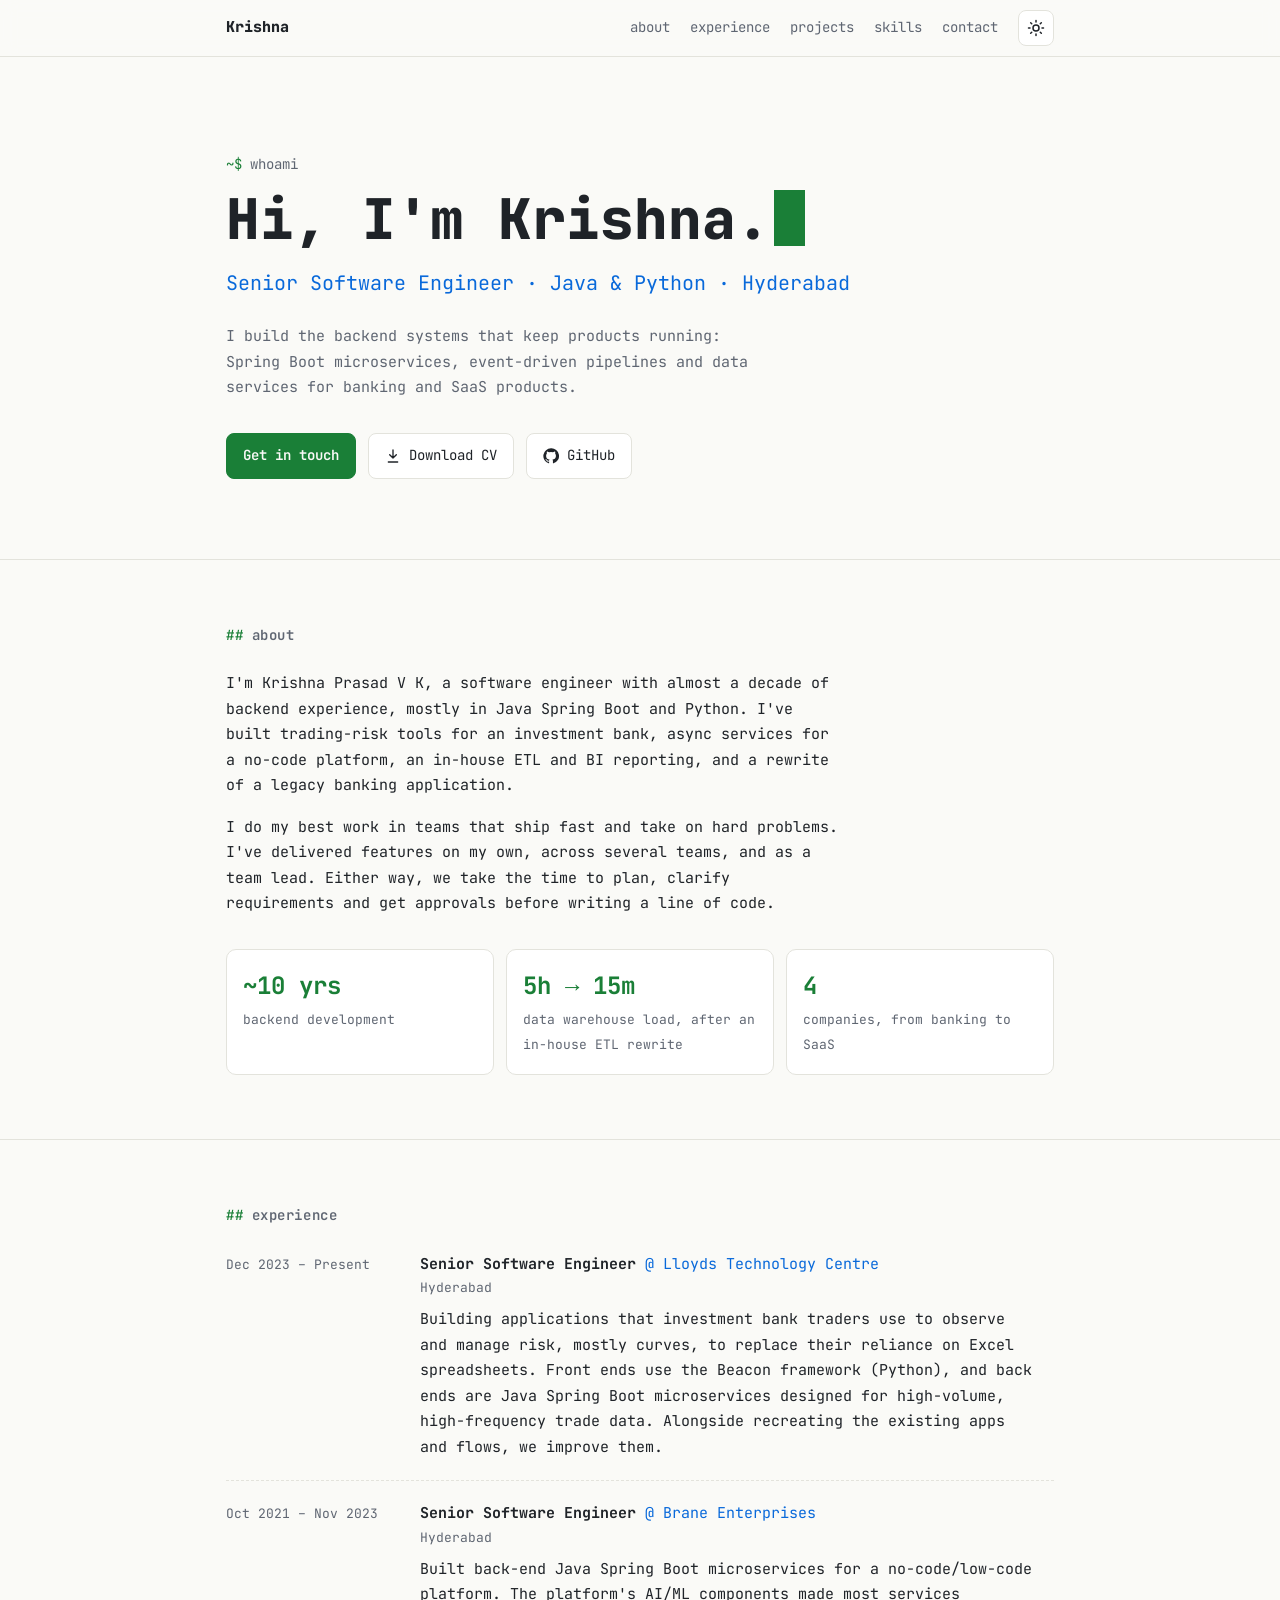
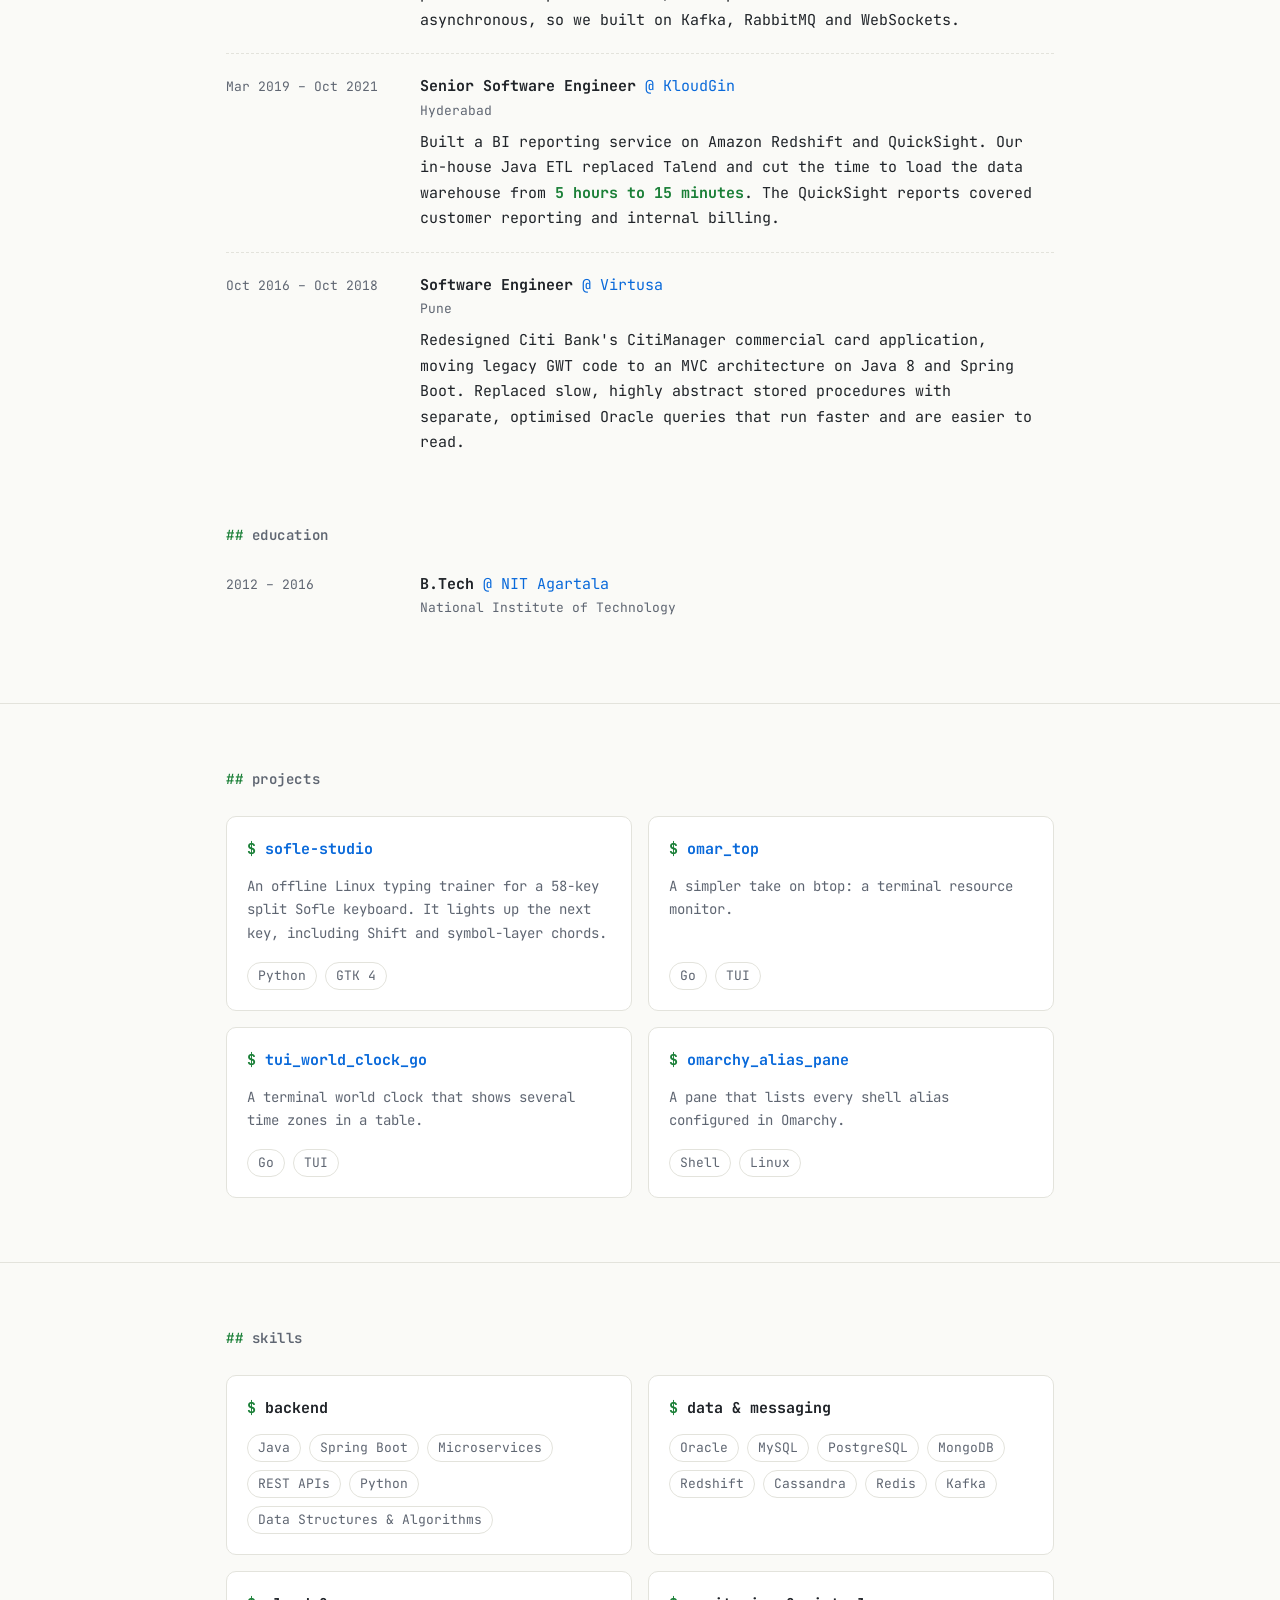
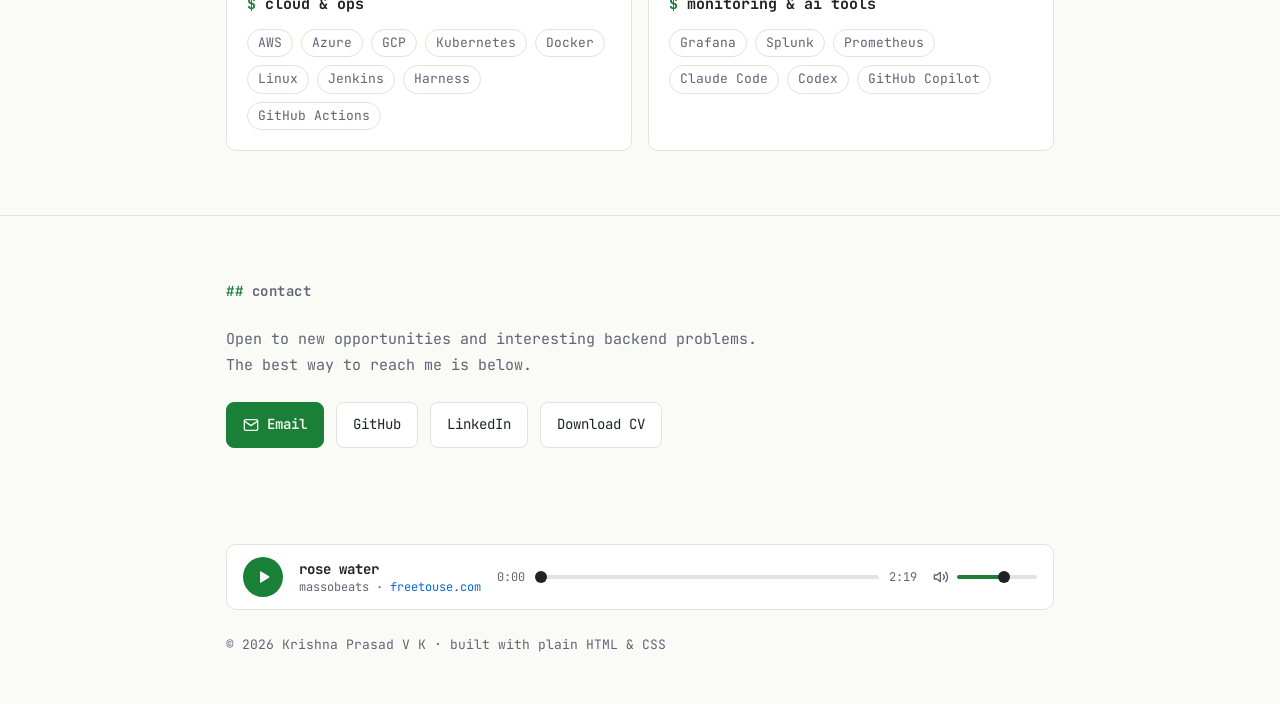
==== index.html @ 8b41aae7 "Add a Flappy Bird easter egg to the theme toggle - Every 5th click of the theme toggle opens Flappy " ====
<!DOCTYPE html>
<html lang="en">
<head>
<meta charset="UTF-8">
<meta name="viewport" content="width=device-width, initial-scale=1">
<title>Krishna Prasad V K · Senior Software Engineer</title>
<meta name="description" content="Senior software engineer in Hyderabad with almost 10 years of backend experience building Java Spring Boot microservices, data pipelines and services for banking and SaaS products.">
<link rel="icon" href="favicon.svg" type="image/svg+xml">
<link rel="canonical" href="https://ikpvk.github.io/">

<!-- Link previews (LinkedIn, Slack, etc.) -->
<meta property="og:type" content="website">
<meta property="og:url" content="https://ikpvk.github.io/">
<meta property="og:title" content="Krishna Prasad V K · Senior Software Engineer">
<meta property="og:description" content="Senior software engineer in Hyderabad with almost 10 years of backend experience building Java Spring Boot microservices, data pipelines and services for banking and SaaS products.">
<meta name="twitter:card" content="summary">

<!-- Self-hosted JetBrains Mono (variable weight, Latin subset; SIL OFL, see fonts/OFL.txt) -->
<link rel="preload" href="fonts/JetBrainsMono-latin.woff2" as="font" type="font/woff2" crossorigin>

<script>
  // Apply the saved/system theme before first paint to avoid a flash
  (function () {
    var root = document.documentElement, t = null;
    root.classList.add("js");
    try { t = localStorage.getItem("theme"); } catch (e) {}
    if (t !== "light" && t !== "dark") t = matchMedia("(prefers-color-scheme: light)").matches ? "light" : "dark";
    root.setAttribute("data-theme", t);
  })();
</script>

<style>
  @font-face {
    font-family: "JetBrains Mono";
    src: url("fonts/JetBrainsMono-latin.woff2") format("woff2");
    font-weight: 100 800;
    font-style: normal;
    font-display: swap;
  }
  :root {
    --font: "JetBrains Mono", ui-monospace, "SFMono-Regular", Menlo, Consolas, "Liberation Mono", monospace;
    --max: 860px;
  }
  /* Dark is the default; light follows the system setting unless the toggle chose dark */
  :root, :root[data-theme="dark"] {
    --bg: #0f1115;
    --surface: #171a21;
    --border: #262b36;
    --text: #d7dce5;
    --muted: #8a93a6;
    --accent: #7ee787;
    --accent-2: #79c0ff;
  }
  @media (prefers-color-scheme: light) {
    :root:not([data-theme="dark"]) {
      --bg: #fafaf7;
      --surface: #ffffff;
      --border: #e3e3dc;
      --text: #1f2328;
      --muted: #5f6672;
      --accent: #1a7f37;
      --accent-2: #0969da;
    }
  }
  :root[data-theme="light"] {
    --bg: #fafaf7;
    --surface: #ffffff;
    --border: #e3e3dc;
    --text: #1f2328;
    --muted: #5f6672;
    --accent: #1a7f37;
    --accent-2: #0969da;
  }

  *, *::before, *::after { box-sizing: border-box; }
  html { scroll-behavior: smooth; }
  body {
    margin: 0;
    background: var(--bg);
    color: var(--text);
    font-family: var(--font);
    font-size: 15px;
    line-height: 1.7;
    -webkit-font-smoothing: antialiased;
    transition: background-color .2s, color .2s;
  }
  a { color: var(--accent-2); text-decoration: none; }
  a:hover { text-decoration: underline; }

  .wrap { max-width: var(--max); margin: 0 auto; padding: 0 16px; }

  /* Header */
  header {
    position: sticky; top: 0; z-index: 10;
    background: var(--bg); /* solid fallback for browsers without color-mix */
    border-bottom: 1px solid var(--border);
  }
  @supports (background: color-mix(in srgb, red 50%, transparent)) {
    header {
      background: color-mix(in srgb, var(--bg) 88%, transparent);
      -webkit-backdrop-filter: blur(8px);
      backdrop-filter: blur(8px);
    }
  }

  /* Keyboard focus */
  :focus-visible { outline: 2px solid var(--accent-2); outline-offset: 3px; border-radius: 4px; }
  .skip-link {
    position: absolute; left: 16px; top: -48px; z-index: 20;
    padding: 8px 12px; border-radius: 6px;
    background: var(--accent); color: var(--bg); font-weight: 600;
  }
  .skip-link:focus { top: 12px; text-decoration: none; }
  header .wrap { display: flex; align-items: center; justify-content: space-between; height: 56px; gap: 12px; }
  .logo { font-weight: 800; color: var(--text); }
  .header-actions { display: flex; align-items: center; gap: 8px; }
  nav ul { display: flex; align-items: center; gap: 20px; list-style: none; margin: 0 12px 0 0; padding: 0; }
  nav a { color: var(--muted); font-size: 14px; }
  nav a:hover { color: var(--text); text-decoration: none; }

  .theme-toggle, .menu-toggle {
    align-items: center; justify-content: center;
    width: 36px; height: 36px; padding: 0;
    background: var(--surface); color: var(--text);
    border: 1px solid var(--border); border-radius: 8px;
    cursor: pointer;
  }
  .theme-toggle:hover, .menu-toggle:hover { border-color: var(--muted); }
  .theme-toggle svg, .menu-toggle svg { width: 18px; height: 18px; }
  .theme-toggle, .menu-toggle { display: none; } /* shown only once JS has run */
  .js .theme-toggle { display: inline-flex; }
  .menu-toggle[aria-expanded="true"] .icon-menu,
  .menu-toggle[aria-expanded="false"] .icon-close { display: none; }
  :root[data-theme="dark"] .icon-sun { display: none; }
  :root[data-theme="light"] .icon-moon { display: none; }

  /* Sections */
  section { padding: 64px 0; border-bottom: 1px solid var(--border); scroll-margin-top: 56px; }
  section:last-of-type { border-bottom: 0; }
  h2 { font-size: 14px; font-weight: 600; color: var(--muted); margin: 0 0 24px; letter-spacing: .04em; }
  h2::before { content: "## "; color: var(--accent); }

  /* Hero */
  .hero { padding: 96px 0 80px; }
  .prompt { color: var(--muted); font-size: 14px; margin: 0 0 12px; }
  .prompt b { color: var(--accent); font-weight: 400; }
  .hero h1 { font-size: clamp(32px, 7vw, 56px); line-height: 1.1; margin: 0 0 16px; font-weight: 800; }
  .hero .role { font-size: clamp(16px, 2.6vw, 20px); color: var(--accent-2); margin: 0 0 24px; }
  .hero p.lead { max-width: 60ch; color: var(--muted); margin: 0 0 32px; }
  .cursor { display: inline-block; width: .55em; height: 1em; background: var(--accent); vertical-align: -0.12em; margin-left: 4px; animation: blink 1.1s steps(1) infinite; }
  @keyframes blink { 50% { opacity: 0; } }
  @media (prefers-reduced-motion: reduce) { .cursor { animation: none; } html { scroll-behavior: auto; } body { transition: none; } }

  /* Theme switch: the new theme sweeps in from the top-left corner behind a soft diagonal edge.
     A triangle mask with a faded hypotenuse grows until it covers the viewport.
     Adapted from the "polygon-gradient" example at https://theme-toggle.rdsx.dev/ */
  ::view-transition-old(root) {
    animation: none;
    z-index: -1;
  }
  ::view-transition-new(root) {
    -webkit-mask: url('data:image/svg+xml,<svg xmlns="http://www.w3.org/2000/svg" viewBox="0 0 40 40"><defs><linearGradient id="g" x1="0" y1="0" x2="20.5" y2="20.5" gradientUnits="userSpaceOnUse"><stop stop-color="%23000"/><stop offset=".845" stop-color="%23000"/><stop offset=".95" stop-color="%23000" stop-opacity="0"/></linearGradient></defs><path d="M0 0H40L0 40z" fill="url(%23g)"/></svg>') top left / 0 no-repeat;
    mask: url('data:image/svg+xml,<svg xmlns="http://www.w3.org/2000/svg" viewBox="0 0 40 40"><defs><linearGradient id="g" x1="0" y1="0" x2="20.5" y2="20.5" gradientUnits="userSpaceOnUse"><stop stop-color="%23000"/><stop offset=".845" stop-color="%23000"/><stop offset=".95" stop-color="%23000" stop-opacity="0"/></linearGradient></defs><path d="M0 0H40L0 40z" fill="url(%23g)"/></svg>') top left / 0 no-repeat;
    animation: theme-sweep 1.5s ease both;
  }
  @keyframes theme-sweep {
    to { -webkit-mask-size: 200vmax; mask-size: 200vmax; }
  }
  /* The sweep replaces the colour fade on body */
  .theme-switching body { transition: none; }

  .btns { display: flex; flex-wrap: wrap; gap: 12px; }
  .btn {
    display: inline-flex; align-items: center; gap: 8px;
    padding: 10px 16px; border-radius: 8px;
    border: 1px solid var(--border); background: var(--surface); color: var(--text);
    font-family: inherit; font-size: 14px;
  }
  .btn:hover { border-color: var(--accent); text-decoration: none; }
  .btn.primary { background: var(--accent); border-color: var(--accent); color: var(--bg); font-weight: 600; }
  .btn svg { width: 16px; height: 16px; }

  /* About */
  .about p { margin: 0 0 16px; max-width: 68ch; }
  .stats { display: grid; grid-template-columns: repeat(3, 1fr); gap: 12px; margin-top: 32px; }
  .stat { background: var(--surface); border: 1px solid var(--border); border-radius: 10px; padding: 16px; }
  .stat b { display: block; font-size: 24px; color: var(--accent); }
  .stat span { font-size: 13px; color: var(--muted); }

  /* Skills */
  .skills { display: grid; grid-template-columns: repeat(2, 1fr); gap: 16px; }
  .card { background: var(--surface); border: 1px solid var(--border); border-radius: 10px; padding: 20px; }
  .card h3 { margin: 0 0 12px; font-size: 15px; }
  .card h3 span { color: var(--accent); }
  .tags { display: flex; flex-wrap: wrap; gap: 8px; list-style: none; margin: 0; padding: 0; }
  .tags li { font-size: 13px; padding: 2px 10px; border: 1px solid var(--border); border-radius: 999px; color: var(--muted); }

  /* Experience timeline */
  .jobs { list-style: none; margin: 0; padding: 0; }
  .jobs li { display: grid; grid-template-columns: 170px 1fr; gap: 4px 24px; padding: 20px 0; border-bottom: 1px dashed var(--border); }
  .jobs li:first-child { padding-top: 0; }
  .jobs li:last-child { border-bottom: 0; }
  .jobs time { color: var(--muted); font-size: 13px; padding-top: 2px; }
  .jobs h3 { margin: 0; font-size: 15px; }
  .jobs h3 span { color: var(--accent-2); font-weight: 400; }
  .jobs .place { margin: 0 0 8px; color: var(--muted); font-size: 13px; }
  .jobs p:last-child { margin: 0; max-width: 68ch; }
  .jobs b { color: var(--accent); }
  h2.sub { margin-top: 48px; }

  /* Projects */
  .projects { display: grid; grid-template-columns: repeat(2, 1fr); gap: 16px; }
  .projects .card { display: flex; flex-direction: column; }
  .projects p { margin: 0 0 16px; color: var(--muted); font-size: 14px; flex: 1; }

  /* Contact */
  .contact p { color: var(--muted); max-width: 60ch; margin: 0 0 24px; }

  footer { padding: 32px 0 48px; color: var(--muted); font-size: 13px; }
  /* Music player: a small card above the footer line, shown only once JS has run */
  .player { display: none; }
  .js .player {
    display: flex; align-items: center; gap: 16px;
    margin-bottom: 24px; padding: 12px 16px;
    background: var(--surface); border: 1px solid var(--border); border-radius: 10px;
    color: var(--text);
  }
  .player button {
    display: inline-flex; align-items: center; justify-content: center; flex: none;
    padding: 0; border: 0; cursor: pointer;
  }
  .player-play { width: 40px; height: 40px; border-radius: 50%; background: var(--accent); color: var(--bg); }
  .player-play:hover { filter: brightness(1.1); }
  .player-play svg { width: 18px; height: 18px; }
  .player.playing .icon-play, .player:not(.playing) .icon-pause { display: none; }
  .player-track { min-width: 0; line-height: 1.35; }
  .player-track b, .player-track span { display: block; white-space: nowrap; overflow: hidden; text-overflow: ellipsis; }
  .player-track b { font-size: 14px; }
  .player-track span { font-size: 12px; color: var(--muted); }
  .player-progress { display: flex; align-items: center; gap: 10px; flex: 1; min-width: 0; }
  .player-progress time { font-size: 12px; color: var(--muted); font-variant-numeric: tabular-nums; }
  .player-volume { display: flex; align-items: center; gap: 8px; color: var(--muted); }
  .player-volume svg { width: 16px; height: 16px; flex: none; }
  .player-volume input { width: 80px; }

  /* Sliders: an accent fill up to the thumb, driven by --p from the script */
  .player input[type="range"] {
    -webkit-appearance: none; appearance: none;
    flex: 1; min-width: 0; height: 16px; margin: 0;
    background: transparent; cursor: pointer;
  }
  .player input[type="range"]::-webkit-slider-runnable-track {
    height: 4px; border-radius: 2px;
    background: linear-gradient(to right, var(--accent) var(--p, 0%), var(--border) var(--p, 0%));
  }
  .player input[type="range"]::-moz-range-track {
    height: 4px; border-radius: 2px;
    background: linear-gradient(to right, var(--accent) var(--p, 0%), var(--border) var(--p, 0%));
  }
  .player input[type="range"]::-webkit-slider-thumb {
    -webkit-appearance: none; appearance: none;
    width: 12px; height: 12px; margin-top: -4px; border: 0; border-radius: 50%;
    background: var(--text);
  }
  .player input[type="range"]::-moz-range-thumb {
    width: 12px; height: 12px; border: 0; border-radius: 50%;
    background: var(--text);
  }

  /* Easter egg: toggling the theme 5 times opens Flappy Bird (flappy/) full screen */
  .flappy {
    width: 100%; height: 100%; max-width: none; max-height: none;
    margin: 0; padding: 0; border: 0; background: #4ec0ca;
  }
  .flappy::backdrop { background: rgba(0, 0, 0, .6); }
  .flappy iframe { display: block; width: 100%; height: 100%; border: 0; }
  .flappy-close {
    position: absolute; top: 12px; right: 12px;
    display: inline-flex; align-items: center; justify-content: center;
    width: 36px; height: 36px; padding: 0;
    background: var(--surface); color: var(--text);
    border: 1px solid var(--border); border-radius: 8px;
    cursor: pointer;
  }
  .flappy-close:hover { border-color: var(--muted); }
  .flappy-close svg { width: 18px; height: 18px; }
  :root:has(.flappy[open]) { overflow: hidden; }

  /* Mobile */
  @media (max-width: 640px) {
    body { font-size: 14px; }
    nav ul { gap: 14px; margin: 0; }
    /* Without JS there is no menu button, so the links wrap below the logo.
       The taller header can't be sticky, or it would cover the 56px scroll-margin targets. */
    :root:not(.js) header { position: static; }
    :root:not(.js) header .wrap { flex-wrap: wrap; height: auto; min-height: 56px; padding-block: 12px; }
    :root:not(.js) nav ul { flex-wrap: wrap; gap: 4px 14px; }
    .js .menu-toggle { display: inline-flex; }
    .js nav ul {
      display: none;
      position: absolute; top: 56px; left: 0; right: 0;
      flex-direction: column; align-items: stretch; gap: 0; margin: 0;
      background: var(--bg); border-bottom: 1px solid var(--border);
    }
    .js nav ul.open { display: flex; }
    .js nav li a { display: block; padding: 14px 16px; font-size: 15px; border-top: 1px solid var(--border); }
    /* One full-width button per row */
    .btns { flex-direction: column; }
    .btn { justify-content: center; }
    .hero { padding: 64px 0 56px; }
    section { padding: 48px 0; }
    .stats { grid-template-columns: 1fr; }
    .skills, .projects { grid-template-columns: 1fr; }
    .jobs li { grid-template-columns: 1fr; }
    /* Put "@ company" on its own line under the title */
    .jobs h3 span { display: block; }
    /* The progress bar moves to its own row under the track */
    .js .player { flex-wrap: wrap; gap: 12px; }
    .player-track { flex: 1; }
    .player-progress { flex-basis: 100%; }
  }
  /* Phones and tablets set volume with their own buttons (iOS ignores it from scripts) */
  @media (max-width: 640px), (hover: none) {
    .player-volume { display: none; }
  }
</style>
</head>
<body>

<a class="skip-link" href="#top">Skip to content</a>

<header>
  <div class="wrap">
    <a href="#top" class="logo">Krishna</a>
    <nav class="header-actions" aria-label="Main">
      <ul id="navLinks">
        <li><a href="#about">about</a></li>
        <li><a href="#experience">experience</a></li>
        <li><a href="#projects">projects</a></li>
        <li><a href="#skills">skills</a></li>
        <li><a href="#contact">contact</a></li>
      </ul>
      <button class="menu-toggle" id="menuToggle" type="button" aria-label="Menu" aria-expanded="false" aria-controls="navLinks">
        <svg class="icon-menu" viewBox="0 0 24 24" fill="none" stroke="currentColor" stroke-width="2" stroke-linecap="round" aria-hidden="true"><path d="M4 7h16M4 12h16M4 17h16"/></svg>
        <svg class="icon-close" viewBox="0 0 24 24" fill="none" stroke="currentColor" stroke-width="2" stroke-linecap="round" aria-hidden="true"><path d="M6 6l12 12M18 6L6 18"/></svg>
      </button>
      <button class="theme-toggle" id="themeToggle" type="button" aria-label="Toggle dark/light mode">
        <svg class="icon-moon" viewBox="0 0 24 24" fill="none" stroke="currentColor" stroke-width="2" stroke-linecap="round" stroke-linejoin="round" aria-hidden="true"><path d="M21 12.8A9 9 0 1 1 11.2 3a7 7 0 0 0 9.8 9.8z"/></svg>
        <svg class="icon-sun" viewBox="0 0 24 24" fill="none" stroke="currentColor" stroke-width="2" stroke-linecap="round" stroke-linejoin="round" aria-hidden="true"><circle cx="12" cy="12" r="4"/><path d="M12 2v2M12 20v2M4.9 4.9l1.4 1.4M17.7 17.7l1.4 1.4M2 12h2M20 12h2M4.9 19.1l1.4-1.4M17.7 6.3l1.4-1.4"/></svg>
      </button>
    </nav>
  </div>
</header>

<main id="top">
  <!-- Hero -->
  <section class="hero">
    <div class="wrap">
      <p class="prompt"><b>~$</b> whoami</p>
      <h1>Hi, I'm Krishna.<span class="cursor" aria-hidden="true"></span></h1>
      <p class="role">Senior Software Engineer · Java &amp; Python · Hyderabad</p>
      <p class="lead">
        I build the backend systems that keep products running: Spring Boot microservices,
        event-driven pipelines and data services for banking and SaaS products.
      </p>
      <div class="btns">
        <a class="btn primary" href="#contact">Get in touch</a>
        <a class="btn" href="Krishna_Prasad_V_K_resume.pdf" download>
          <svg viewBox="0 0 24 24" fill="none" stroke="currentColor" stroke-width="2" stroke-linecap="round" stroke-linejoin="round" aria-hidden="true"><path d="M12 3v12M7 10l5 5 5-5M5 21h14"/></svg>
          Download CV
        </a>
        <a class="btn" href="https://github.com/ikpvk" target="_blank" rel="noopener">
          <svg viewBox="0 0 24 24" fill="currentColor" aria-hidden="true"><path d="M12 .5a11.5 11.5 0 0 0-3.64 22.41c.58.1.79-.25.79-.56v-2c-3.2.7-3.88-1.37-3.88-1.37-.53-1.33-1.3-1.69-1.3-1.69-1.05-.72.08-.7.08-.7 1.16.08 1.77 1.19 1.77 1.19 1.03 1.77 2.7 1.26 3.36.96.1-.75.4-1.26.73-1.55-2.55-.29-5.24-1.28-5.24-5.69 0-1.26.45-2.29 1.19-3.1-.12-.29-.52-1.46.11-3.05 0 0 .97-.31 3.17 1.18a11 11 0 0 1 5.77 0c2.2-1.49 3.17-1.18 3.17-1.18.63 1.59.23 2.76.11 3.05.74.81 1.19 1.84 1.19 3.1 0 4.42-2.7 5.4-5.26 5.68.41.36.78 1.06.78 2.14v3.17c0 .31.21.67.8.56A11.5 11.5 0 0 0 12 .5z"/></svg>
          GitHub
        </a>
      </div>
    </div>
  </section>

  <!-- About -->
  <section class="about" id="about">
    <div class="wrap">
      <h2>about</h2>
      <p>
        I'm Krishna Prasad V K, a software engineer with almost a decade of backend experience,
        mostly in Java Spring Boot and Python. I've built trading-risk tools for an investment bank,
        async services for a no-code platform, an in-house ETL and BI reporting, and a rewrite of a
        legacy banking application.
      </p>
      <p>
        I do my best work in teams that ship fast and take on hard problems. I've delivered features
        on my own, across several teams, and as a team lead. Either way, we take the time to plan,
        clarify requirements and get approvals before writing a line of code.
      </p>
      <div class="stats">
        <div class="stat"><b>~10 yrs</b><span>backend development</span></div>
        <div class="stat"><b>5h → 15m</b><span>data warehouse load, after an in-house ETL rewrite</span></div>
        <div class="stat"><b>4</b><span>companies, from banking to SaaS</span></div>
      </div>
    </div>
  </section>

  <!-- Experience -->
  <section id="experience">
    <div class="wrap">
      <h2>experience</h2>
      <ol class="jobs">
        <li>
          <time>Dec 2023 – Present</time>
          <div>
            <h3>Senior Software Engineer <span>@ Lloyds Technology Centre</span></h3>
            <p class="place">Hyderabad</p>
            <p>
              Building applications that investment bank traders use to observe and manage risk,
              mostly curves, to replace their reliance on Excel spreadsheets. Front ends use the Beacon
              framework (Python), and back ends are Java Spring Boot microservices designed for
              high-volume, high-frequency trade data. Alongside recreating the existing apps and flows,
              we improve them.
            </p>
          </div>
        </li>
        <li>
          <time>Oct 2021 – Nov 2023</time>
          <div>
            <h3>Senior Software Engineer <span>@ Brane Enterprises</span></h3>
            <p class="place">Hyderabad</p>
            <p>
              Built back-end Java Spring Boot microservices for a no-code/low-code platform. The platform's
              AI/ML components made most services asynchronous, so we built on Kafka, RabbitMQ and WebSockets.
            </p>
          </div>
        </li>
        <li>
          <time>Mar 2019 – Oct 2021</time>
          <div>
            <h3>Senior Software Engineer <span>@ KloudGin</span></h3>
            <p class="place">Hyderabad</p>
            <p>
              Built a BI reporting service on Amazon Redshift and QuickSight. Our in-house Java ETL replaced
              Talend and cut the time to load the data warehouse from <b>5 hours to 15 minutes</b>.
              The QuickSight reports covered customer reporting and internal billing.
            </p>
          </div>
        </li>
        <li>
          <time>Oct 2016 – Oct 2018</time>
          <div>
            <h3>Software Engineer <span>@ Virtusa</span></h3>
            <p class="place">Pune</p>
            <p>
              Redesigned Citi Bank's CitiManager commercial card application, moving legacy GWT code to an
              MVC architecture on Java 8 and Spring Boot. Replaced slow, highly abstract stored procedures
              with separate, optimised Oracle queries that run faster and are easier to read.
            </p>
          </div>
        </li>
      </ol>

      <h2 class="sub">education</h2>
      <ol class="jobs">
        <li>
          <time>2012 – 2016</time>
          <div>
            <h3>B.Tech <span>@ NIT Agartala</span></h3>
            <p class="place">National Institute of Technology</p>
          </div>
        </li>
      </ol>
    </div>
  </section>

  <!-- Projects -->
  <section id="projects">
    <div class="wrap">
      <h2>projects</h2>
      <div class="projects">
        <div class="card">
          <h3><span>$</span> <a href="https://github.com/ikpvk/omarchy_learn_typing" target="_blank" rel="noopener">sofle-studio</a></h3>
          <p>An offline Linux typing trainer for a 58-key split Sofle keyboard. It lights up the next key, including Shift and symbol-layer chords.</p>
          <ul class="tags"><li>Python</li><li>GTK 4</li></ul>
        </div>
        <div class="card">
          <h3><span>$</span> <a href="https://github.com/ikpvk/omar_top" target="_blank" rel="noopener">omar_top</a></h3>
          <p>A simpler take on btop: a terminal resource monitor.</p>
          <ul class="tags"><li>Go</li><li>TUI</li></ul>
        </div>
        <div class="card">
          <h3><span>$</span> <a href="https://github.com/ikpvk/tui_world_clock_go" target="_blank" rel="noopener">tui_world_clock_go</a></h3>
          <p>A terminal world clock that shows several time zones in a table.</p>
          <ul class="tags"><li>Go</li><li>TUI</li></ul>
        </div>
        <div class="card">
          <h3><span>$</span> <a href="https://github.com/ikpvk/omarchy_alias_pane" target="_blank" rel="noopener">omarchy_alias_pane</a></h3>
          <p>A pane that lists every shell alias configured in Omarchy.</p>
          <ul class="tags"><li>Shell</li><li>Linux</li></ul>
        </div>
      </div>
    </div>
  </section>

  <!-- Skills -->
  <section id="skills">
    <div class="wrap">
      <h2>skills</h2>
      <div class="skills">
        <div class="card">
          <h3><span>$</span> backend</h3>
          <ul class="tags">
            <li>Java</li><li>Spring Boot</li><li>Microservices</li><li>REST APIs</li><li>Python</li><li>Data Structures &amp; Algorithms</li>
          </ul>
        </div>
        <div class="card">
          <h3><span>$</span> data &amp; messaging</h3>
          <ul class="tags">
            <li>Oracle</li><li>MySQL</li><li>PostgreSQL</li><li>MongoDB</li><li>Redshift</li><li>Cassandra</li><li>Redis</li><li>Kafka</li>
          </ul>
        </div>
        <div class="card">
          <h3><span>$</span> cloud &amp; ops</h3>
          <ul class="tags">
            <li>AWS</li><li>Azure</li><li>GCP</li><li>Kubernetes</li><li>Docker</li><li>Linux</li><li>Jenkins</li><li>Harness</li><li>GitHub Actions</li>
          </ul>
        </div>
        <div class="card">
          <h3><span>$</span> monitoring &amp; ai tools</h3>
          <ul class="tags">
            <li>Grafana</li><li>Splunk</li><li>Prometheus</li><li>Claude Code</li><li>Codex</li><li>GitHub Copilot</li>
          </ul>
        </div>
      </div>
    </div>
  </section>

  <!-- Contact -->
  <section class="contact" id="contact">
    <div class="wrap">
      <h2>contact</h2>
      <p>Open to new opportunities and interesting backend problems. The best way to reach me is below.</p>
      <div class="btns">
        <a class="btn primary" href="mailto:krishnaprasad.vk@outlook.com">
          <svg viewBox="0 0 24 24" fill="none" stroke="currentColor" stroke-width="2" stroke-linecap="round" stroke-linejoin="round" aria-hidden="true"><rect x="2" y="4" width="20" height="16" rx="2"/><path d="m22 6-10 7L2 6"/></svg>
          Email
        </a>
        <a class="btn" href="https://github.com/ikpvk" target="_blank" rel="noopener">GitHub</a>
        <a class="btn" href="https://www.linkedin.com/in/krishna-prasad-vk/" target="_blank" rel="noopener">LinkedIn</a>
        <a class="btn" href="Krishna_Prasad_V_K_resume.pdf" download>Download CV</a>
      </div>
    </div>
  </section>
</main>

<footer>
  <div class="wrap">
    <!-- Music player -->
    <div class="player" id="player" role="region" aria-label="Music player">
      <audio id="playerAudio" src="audio/rose-water.mp3" preload="none" loop></audio>
      <button class="player-play" id="playerPlay" type="button" aria-label="Play">
        <svg class="icon-play" viewBox="0 0 24 24" fill="currentColor" aria-hidden="true"><path d="M8 5.5v13a1 1 0 0 0 1.5.86l10.5-6.5a1 1 0 0 0 0-1.72L9.5 4.64A1 1 0 0 0 8 5.5z"/></svg>
        <svg class="icon-pause" viewBox="0 0 24 24" fill="currentColor" aria-hidden="true"><rect x="6" y="5" width="4" height="14" rx="1"/><rect x="14" y="5" width="4" height="14" rx="1"/></svg>
      </button>
      <div class="player-track">
        <b>rose water</b>
        <span>massobeats · <a href="https://freetouse.com" target="_blank" rel="noopener">freetouse.com</a></span>
      </div>
      <div class="player-progress">
        <time id="playerCurrent">0:00</time>
        <input type="range" id="playerSeek" min="0" max="139" step="1" value="0" aria-label="Seek" aria-valuetext="0:00 of 2:19">
        <time id="playerDuration">2:19</time>
      </div>
      <label class="player-volume">
        <svg viewBox="0 0 24 24" fill="none" stroke="currentColor" stroke-width="2" stroke-linecap="round" stroke-linejoin="round" aria-hidden="true"><path d="M11 5 6 9H2v6h4l5 4V5z"/><path d="M15.5 8.5a5 5 0 0 1 0 7M19 5a10 10 0 0 1 0 14"/></svg>
        <input type="range" id="playerVolume" min="0" max="1" step="0.05" value="0.6" aria-label="Volume">
      </label>
    </div>
    © <span id="year"></span> Krishna Prasad V K · built with plain HTML &amp; CSS
  </div>
</footer>

<!-- Easter egg: the game loads into the iframe only when the dialog opens -->
<dialog class="flappy" id="flappy" aria-label="Flappy Bird">
  <iframe id="flappyFrame" title="Flappy Bird"></iframe>
  <button class="flappy-close" id="flappyClose" type="button" aria-label="Close game">
    <svg viewBox="0 0 24 24" fill="none" stroke="currentColor" stroke-width="2" stroke-linecap="round" aria-hidden="true"><path d="M6 6l12 12M18 6L6 18"/></svg>
  </button>
</dialog>

<script>
  document.getElementById("year").textContent = new Date().getFullYear();
  var themeTransition = null;
  document.getElementById("themeToggle").addEventListener("click", function () {
    var root = document.documentElement;
    var next = root.getAttribute("data-theme") === "dark" ? "light" : "dark";
    function switchTheme() {
      root.setAttribute("data-theme", next);
      try { localStorage.setItem("theme", next); } catch (e) {}
    }
    // Animate with the View Transitions API where supported; otherwise switch instantly
    if (!document.startViewTransition || matchMedia("(prefers-reduced-motion: reduce)").matches) {
      switchTheme();
      return;
    }
    root.classList.add("theme-switching");
    // A new transition skips the running one, so only the latest may clear the class
    var transition = themeTransition = document.startViewTransition(switchTheme);
    transition.finished.finally(function () {
      if (themeTransition === transition) root.classList.remove("theme-switching");
    });
  });

  // Easter egg: every 5th theme toggle opens Flappy Bird
  var flappy = document.getElementById("flappy");
  var flappyFrame = document.getElementById("flappyFrame");
  var themeToggles = 0;
  document.getElementById("themeToggle").addEventListener("click", function () {
    if (++themeToggles < 5 || flappy.open) return;
    themeToggles = 0;
    audio.pause();
    flappy.showModal();
    flappyFrame.src = "flappy/index.html";
  });
  flappyFrame.addEventListener("load", function () {
    if (!flappy.open) return;
    // The game reads Space from its own document, so give it focus. Keys pressed
    // inside the iframe never reach this page, so listen for Escape there too.
    flappyFrame.focus();
    try {
      flappyFrame.contentDocument.addEventListener("keydown", function (e) {
        if (e.key === "Escape") flappy.close();
      });
    } catch (e) {}
  });
  document.getElementById("flappyClose").addEventListener("click", function () {
    flappy.close();
  });
  // Unloading the game stops its loop and sounds; the browser returns focus to the toggle
  flappy.addEventListener("close", function () {
    flappyFrame.src = "about:blank";
  });

  // Mobile menu
  var menuToggle = document.getElementById("menuToggle");
  var navLinks = document.getElementById("navLinks");
  function setMenu(open) {
    navLinks.classList.toggle("open", open);
    menuToggle.setAttribute("aria-expanded", String(open));
  }
  menuToggle.addEventListener("click", function () {
    setMenu(menuToggle.getAttribute("aria-expanded") !== "true");
  });
  navLinks.addEventListener("click", function (e) {
    if (e.target.closest("a")) setMenu(false);
  });
  document.addEventListener("keydown", function (e) {
    if (e.key === "Escape") setMenu(false);
  });

  // Music player
  var player = document.getElementById("player");
  var audio = document.getElementById("playerAudio");
  var playerPlay = document.getElementById("playerPlay");
  var playerSeek = document.getElementById("playerSeek");
  var playerCurrent = document.getElementById("playerCurrent");
  var playerDuration = document.getElementById("playerDuration");
  var playerVolume = document.getElementById("playerVolume");
  var seeking = false;
  function formatTime(s) {
    s = Math.floor(s || 0);
    return Math.floor(s / 60) + ":" + String(s % 60).padStart(2, "0");
  }
  // Fill the slider up to its thumb
  function setFill(input) {
    input.style.setProperty("--p", (input.value - input.min) / (input.max - input.min) * 100 + "%");
  }
  function showTime(t) {
    playerCurrent.textContent = formatTime(t);
    playerSeek.setAttribute("aria-valuetext", formatTime(t) + " of " + playerDuration.textContent);
    setFill(playerSeek);
  }
  audio.volume = playerVolume.value;
  setFill(playerVolume);
  setFill(playerSeek);
  playerPlay.addEventListener("click", function () {
    if (audio.paused) audio.play().catch(function () {});
    else audio.pause();
  });
  audio.addEventListener("play", function () {
    player.classList.add("playing");
    playerPlay.setAttribute("aria-label", "Pause");
  });
  audio.addEventListener("pause", function () {
    player.classList.remove("playing");
    playerPlay.setAttribute("aria-label", "Play");
  });
  audio.addEventListener("loadedmetadata", function () {
    playerSeek.max = Math.floor(audio.duration);
    playerDuration.textContent = formatTime(audio.duration);
  });
  audio.addEventListener("timeupdate", function () {
    if (seeking) return;
    playerSeek.value = audio.currentTime;
    showTime(audio.currentTime);
  });
  // While dragging, preview the time and only seek on release
  playerSeek.addEventListener("input", function () {
    seeking = true;
    showTime(playerSeek.value);
  });
  playerSeek.addEventListener("change", function () {
    audio.currentTime = playerSeek.value;
    seeking = false;
  });
  playerVolume.addEventListener("input", function () {
    audio.volume = playerVolume.value;
    setFill(playerVolume);
  });
  // Show the track and controls on the lock screen and in the OS media controls
  if ("mediaSession" in navigator) {
    navigator.mediaSession.metadata = new MediaMetadata({ title: "rose water", artist: "massobeats" });
    navigator.mediaSession.setActionHandler("play", function () { audio.play().catch(function () {}); });
    navigator.mediaSession.setActionHandler("pause", function () { audio.pause(); });
    navigator.mediaSession.setActionHandler("seekto", function (e) { audio.currentTime = e.seekTime; });
  }
</script>
</body>
</html>
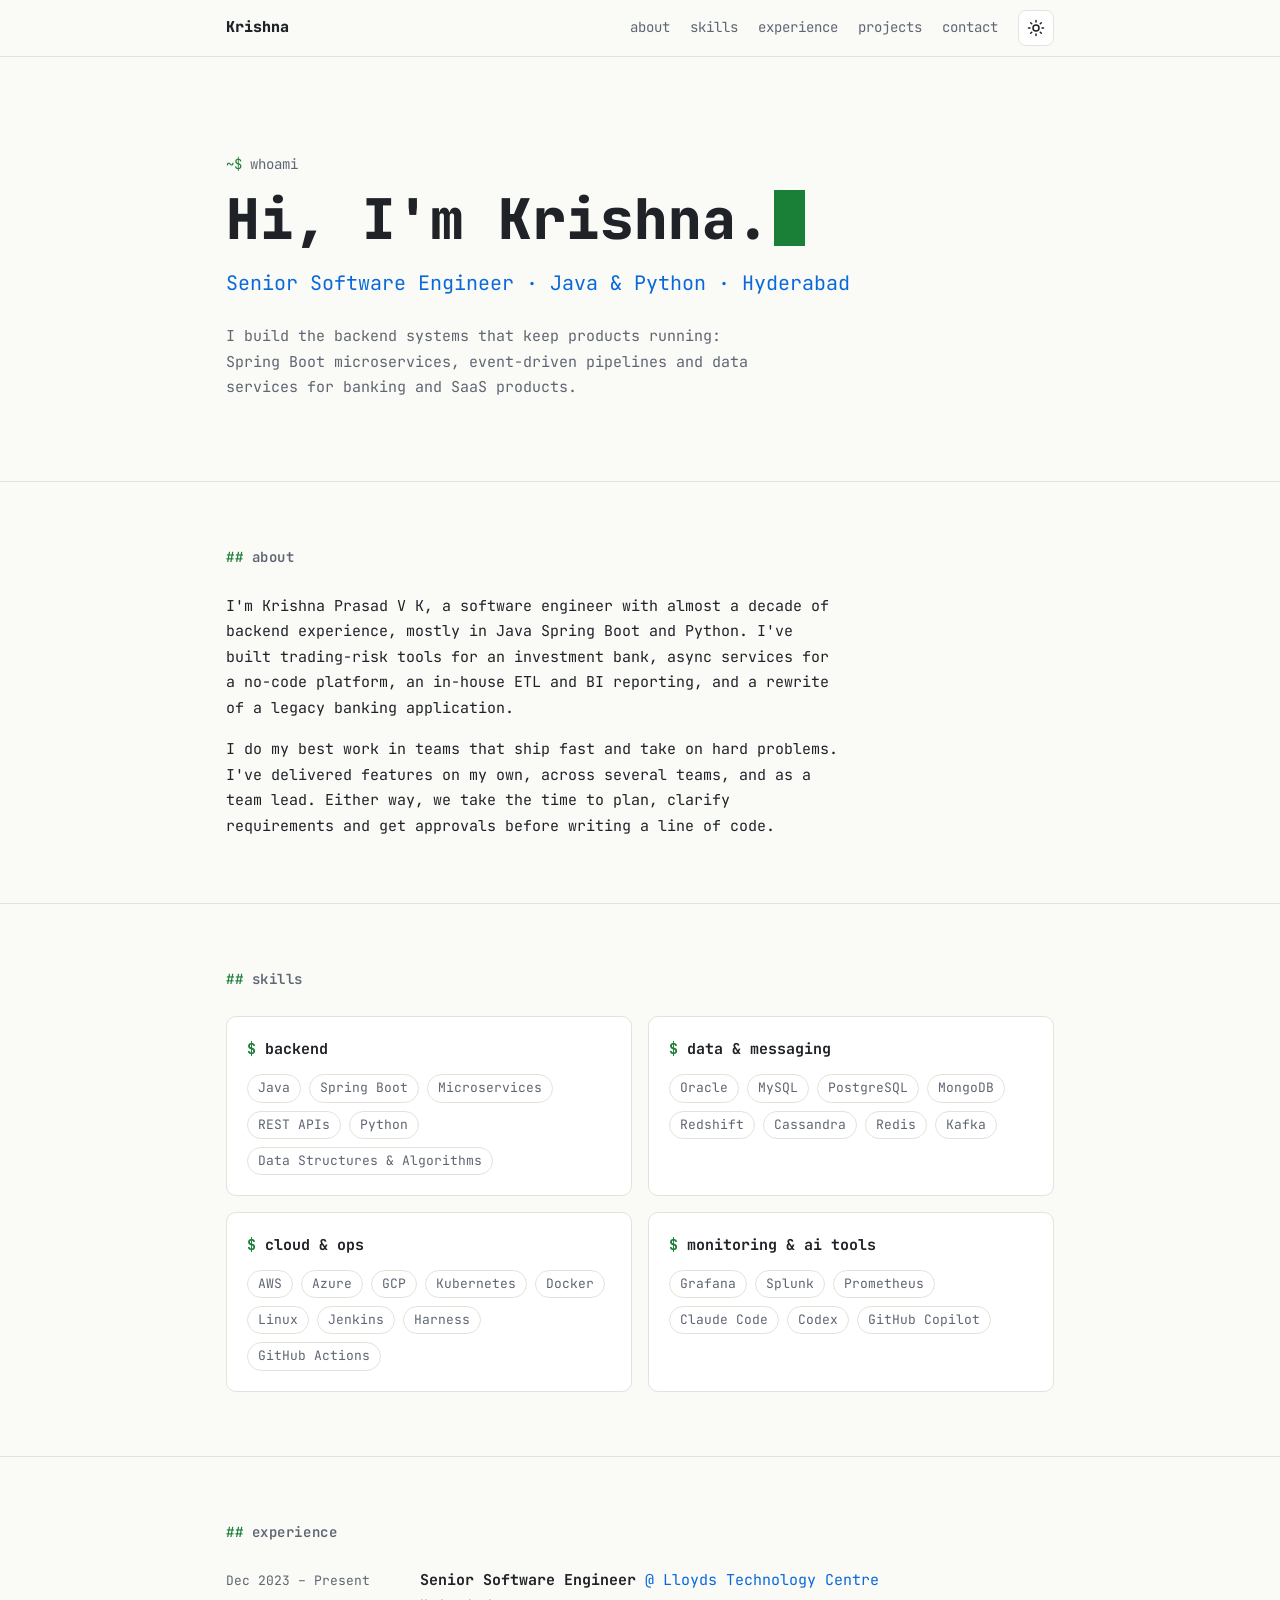
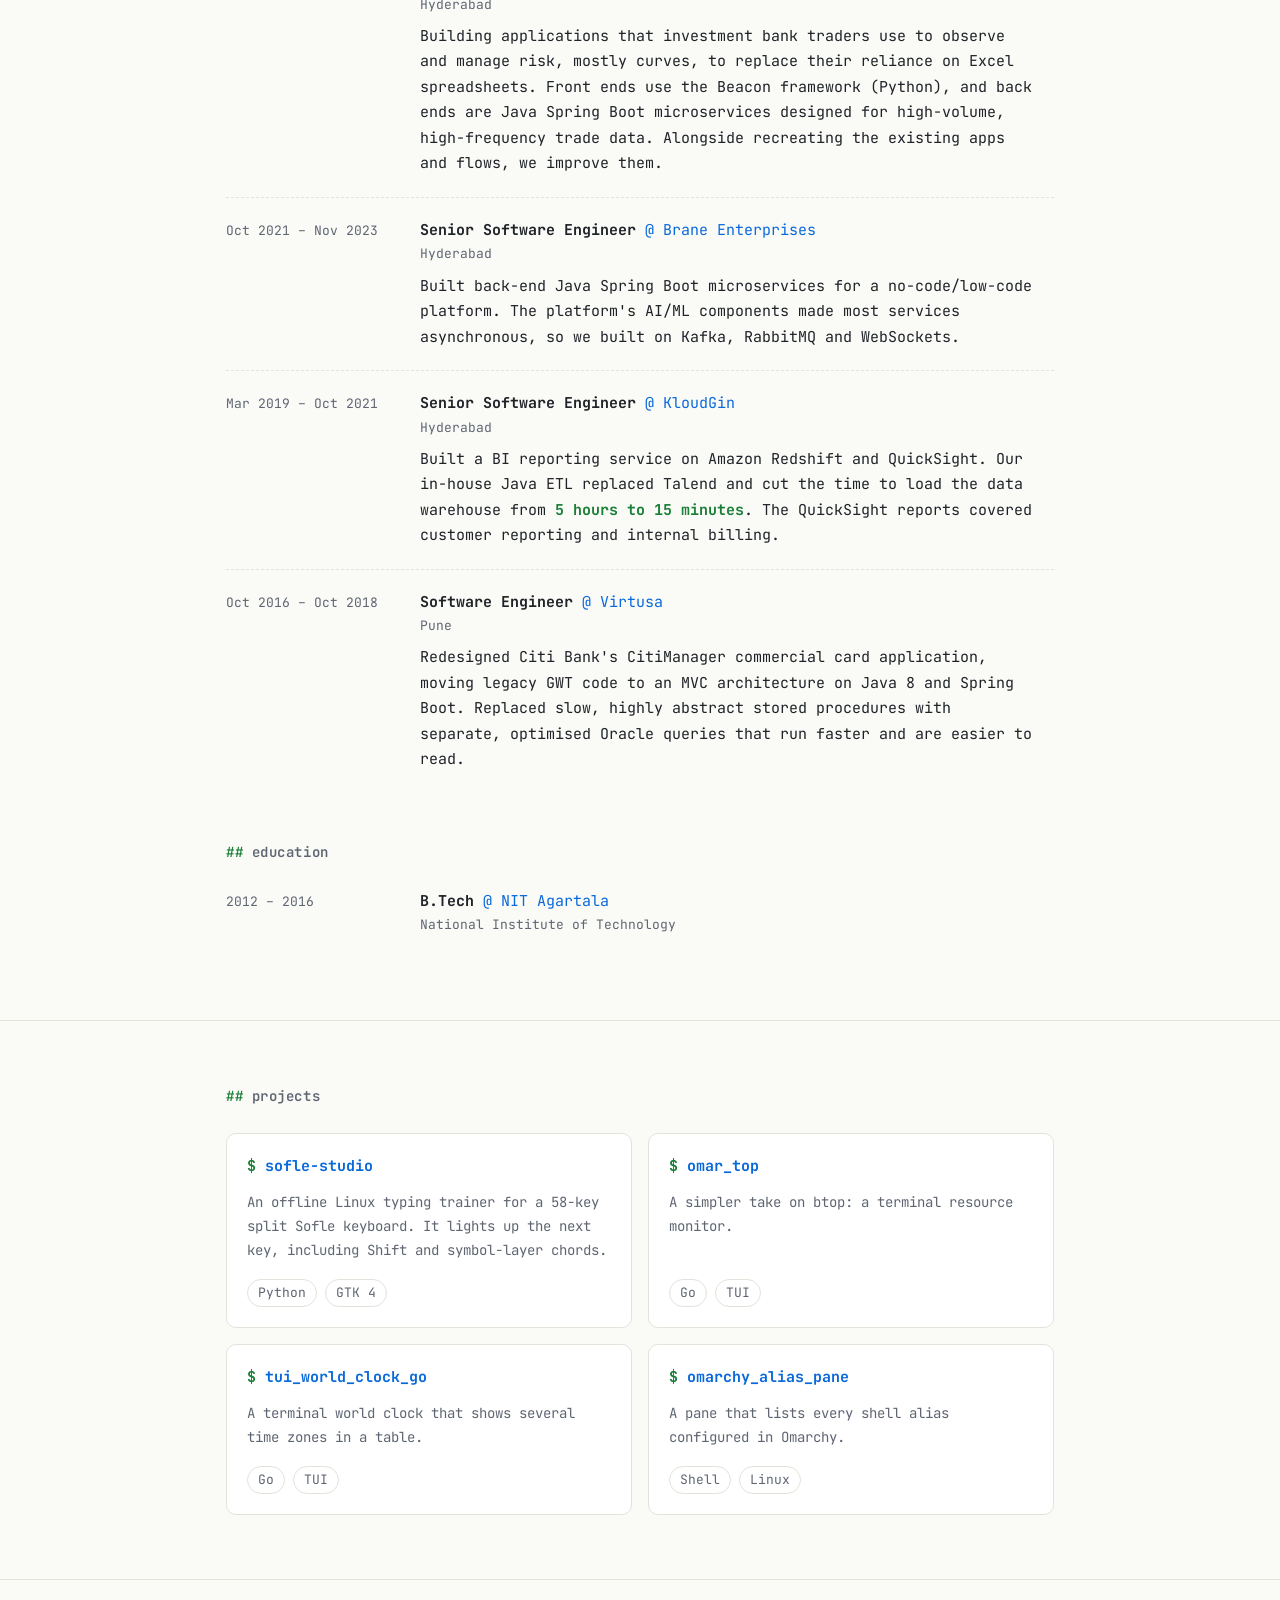
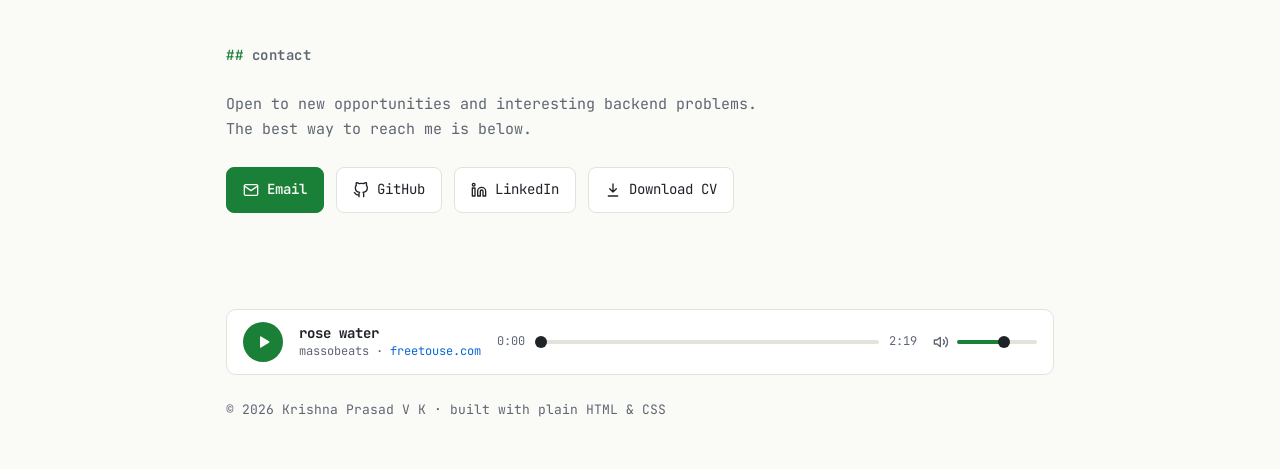
==== commit 2b59ee20: "Simplify the hero and about sections and reorder skills - Remove the hero's Get in touch, Download C" ====
--- a/index.html
+++ b/index.html
@@ -146,25 +146,24 @@
   .prompt b { color: var(--accent); font-weight: 400; }
   .hero h1 { font-size: clamp(32px, 7vw, 56px); line-height: 1.1; margin: 0 0 16px; font-weight: 800; }
   .hero .role { font-size: clamp(16px, 2.6vw, 20px); color: var(--accent-2); margin: 0 0 24px; }
-  .hero p.lead { max-width: 60ch; color: var(--muted); margin: 0 0 32px; }
+  .hero p.lead { max-width: 60ch; color: var(--muted); margin: 0; }
   .cursor { display: inline-block; width: .55em; height: 1em; background: var(--accent); vertical-align: -0.12em; margin-left: 4px; animation: blink 1.1s steps(1) infinite; }
   @keyframes blink { 50% { opacity: 0; } }
   @media (prefers-reduced-motion: reduce) { .cursor { animation: none; } html { scroll-behavior: auto; } body { transition: none; } }
-
-  /* Theme switch: the new theme sweeps in from the top-left corner behind a soft diagonal edge.
-     A triangle mask with a faded hypotenuse grows until it covers the viewport.
-     Adapted from the "polygon-gradient" example at https://theme-toggle.rdsx.dev/ */
+  /* Theme switch: the new theme spreads out from the top-right corner as a circle with a blurred edge.
+     A quarter-circle mask grows until it covers the viewport.
+     Adapted from the "circle-blur-top-left" example at https://theme-toggle.rdsx.dev/ */
   ::view-transition-old(root) {
     animation: none;
     z-index: -1;
   }
   ::view-transition-new(root) {
-    -webkit-mask: url('data:image/svg+xml,<svg xmlns="http://www.w3.org/2000/svg" viewBox="0 0 40 40"><defs><linearGradient id="g" x1="0" y1="0" x2="20.5" y2="20.5" gradientUnits="userSpaceOnUse"><stop stop-color="%23000"/><stop offset=".845" stop-color="%23000"/><stop offset=".95" stop-color="%23000" stop-opacity="0"/></linearGradient></defs><path d="M0 0H40L0 40z" fill="url(%23g)"/></svg>') top left / 0 no-repeat;
-    mask: url('data:image/svg+xml,<svg xmlns="http://www.w3.org/2000/svg" viewBox="0 0 40 40"><defs><linearGradient id="g" x1="0" y1="0" x2="20.5" y2="20.5" gradientUnits="userSpaceOnUse"><stop stop-color="%23000"/><stop offset=".845" stop-color="%23000"/><stop offset=".95" stop-color="%23000" stop-opacity="0"/></linearGradient></defs><path d="M0 0H40L0 40z" fill="url(%23g)"/></svg>') top left / 0 no-repeat;
-    animation: theme-sweep 1.5s ease both;
+    -webkit-mask: url('data:image/svg+xml,<svg xmlns="http://www.w3.org/2000/svg" viewBox="0 0 40 40"><defs><filter id="blur"><feGaussianBlur stdDeviation="2"/></filter></defs><circle cx="40" cy="0" r="18" fill="white" filter="url(%23blur)"/></svg>') top right / 0 no-repeat;
+    mask: url('data:image/svg+xml,<svg xmlns="http://www.w3.org/2000/svg" viewBox="0 0 40 40"><defs><filter id="blur"><feGaussianBlur stdDeviation="2"/></filter></defs><circle cx="40" cy="0" r="18" fill="white" filter="url(%23blur)"/></svg>') top right / 0 no-repeat;
+    animation: theme-sweep 1s ease both;
   }
   @keyframes theme-sweep {
-    to { -webkit-mask-size: 200vmax; mask-size: 200vmax; }
+    to { -webkit-mask-size: 350vmax; mask-size: 350vmax; }
   }
   /* The sweep replaces the colour fade on body */
   .theme-switching body { transition: none; }
@@ -182,10 +181,7 @@
 
   /* About */
   .about p { margin: 0 0 16px; max-width: 68ch; }
-  .stats { display: grid; grid-template-columns: repeat(3, 1fr); gap: 12px; margin-top: 32px; }
-  .stat { background: var(--surface); border: 1px solid var(--border); border-radius: 10px; padding: 16px; }
-  .stat b { display: block; font-size: 24px; color: var(--accent); }
-  .stat span { font-size: 13px; color: var(--muted); }
+  .about p:last-child { margin-bottom: 0; }
 
   /* Skills */
   .skills { display: grid; grid-template-columns: repeat(2, 1fr); gap: 16px; }
@@ -309,7 +305,6 @@
     .btn { justify-content: center; }
     .hero { padding: 64px 0 56px; }
     section { padding: 48px 0; }
-    .stats { grid-template-columns: 1fr; }
     .skills, .projects { grid-template-columns: 1fr; }
     .jobs li { grid-template-columns: 1fr; }
     /* Put "@ company" on its own line under the title */
@@ -335,9 +330,9 @@
     <nav class="header-actions" aria-label="Main">
       <ul id="navLinks">
         <li><a href="#about">about</a></li>
+        <li><a href="#skills">skills</a></li>
         <li><a href="#experience">experience</a></li>
         <li><a href="#projects">projects</a></li>
-        <li><a href="#skills">skills</a></li>
         <li><a href="#contact">contact</a></li>
       </ul>
       <button class="menu-toggle" id="menuToggle" type="button" aria-label="Menu" aria-expanded="false" aria-controls="navLinks">
@@ -363,17 +358,6 @@
         I build the backend systems that keep products running: Spring Boot microservices,
         event-driven pipelines and data services for banking and SaaS products.
       </p>
-      <div class="btns">
-        <a class="btn primary" href="#contact">Get in touch</a>
-        <a class="btn" href="Krishna_Prasad_V_K_resume.pdf" download>
-          <svg viewBox="0 0 24 24" fill="none" stroke="currentColor" stroke-width="2" stroke-linecap="round" stroke-linejoin="round" aria-hidden="true"><path d="M12 3v12M7 10l5 5 5-5M5 21h14"/></svg>
-          Download CV
-        </a>
-        <a class="btn" href="https://github.com/ikpvk" target="_blank" rel="noopener">
-          <svg viewBox="0 0 24 24" fill="currentColor" aria-hidden="true"><path d="M12 .5a11.5 11.5 0 0 0-3.64 22.41c.58.1.79-.25.79-.56v-2c-3.2.7-3.88-1.37-3.88-1.37-.53-1.33-1.3-1.69-1.3-1.69-1.05-.72.08-.7.08-.7 1.16.08 1.77 1.19 1.77 1.19 1.03 1.77 2.7 1.26 3.36.96.1-.75.4-1.26.73-1.55-2.55-.29-5.24-1.28-5.24-5.69 0-1.26.45-2.29 1.19-3.1-.12-.29-.52-1.46.11-3.05 0 0 .97-.31 3.17 1.18a11 11 0 0 1 5.77 0c2.2-1.49 3.17-1.18 3.17-1.18.63 1.59.23 2.76.11 3.05.74.81 1.19 1.84 1.19 3.1 0 4.42-2.7 5.4-5.26 5.68.41.36.78 1.06.78 2.14v3.17c0 .31.21.67.8.56A11.5 11.5 0 0 0 12 .5z"/></svg>
-          GitHub
-        </a>
-      </div>
     </div>
   </section>
 
@@ -392,10 +376,38 @@
         on my own, across several teams, and as a team lead. Either way, we take the time to plan,
         clarify requirements and get approvals before writing a line of code.
       </p>
-      <div class="stats">
-        <div class="stat"><b>~10 yrs</b><span>backend development</span></div>
-        <div class="stat"><b>5h → 15m</b><span>data warehouse load, after an in-house ETL rewrite</span></div>
-        <div class="stat"><b>4</b><span>companies, from banking to SaaS</span></div>
+    </div>
+  </section>
+
+  <!-- Skills -->
+  <section id="skills">
+    <div class="wrap">
+      <h2>skills</h2>
+      <div class="skills">
+        <div class="card">
+          <h3><span>$</span> backend</h3>
+          <ul class="tags">
+            <li>Java</li><li>Spring Boot</li><li>Microservices</li><li>REST APIs</li><li>Python</li><li>Data Structures &amp; Algorithms</li>
+          </ul>
+        </div>
+        <div class="card">
+          <h3><span>$</span> data &amp; messaging</h3>
+          <ul class="tags">
+            <li>Oracle</li><li>MySQL</li><li>PostgreSQL</li><li>MongoDB</li><li>Redshift</li><li>Cassandra</li><li>Redis</li><li>Kafka</li>
+          </ul>
+        </div>
+        <div class="card">
+          <h3><span>$</span> cloud &amp; ops</h3>
+          <ul class="tags">
+            <li>AWS</li><li>Azure</li><li>GCP</li><li>Kubernetes</li><li>Docker</li><li>Linux</li><li>Jenkins</li><li>Harness</li><li>GitHub Actions</li>
+          </ul>
+        </div>
+        <div class="card">
+          <h3><span>$</span> monitoring &amp; ai tools</h3>
+          <ul class="tags">
+            <li>Grafana</li><li>Splunk</li><li>Prometheus</li><li>Claude Code</li><li>Codex</li><li>GitHub Copilot</li>
+          </ul>
+        </div>
       </div>
     </div>
   </section>
@@ -498,39 +510,6 @@
     </div>
   </section>
 
-  <!-- Skills -->
-  <section id="skills">
-    <div class="wrap">
-      <h2>skills</h2>
-      <div class="skills">
-        <div class="card">
-          <h3><span>$</span> backend</h3>
-          <ul class="tags">
-            <li>Java</li><li>Spring Boot</li><li>Microservices</li><li>REST APIs</li><li>Python</li><li>Data Structures &amp; Algorithms</li>
-          </ul>
-        </div>
-        <div class="card">
-          <h3><span>$</span> data &amp; messaging</h3>
-          <ul class="tags">
-            <li>Oracle</li><li>MySQL</li><li>PostgreSQL</li><li>MongoDB</li><li>Redshift</li><li>Cassandra</li><li>Redis</li><li>Kafka</li>
-          </ul>
-        </div>
-        <div class="card">
-          <h3><span>$</span> cloud &amp; ops</h3>
-          <ul class="tags">
-            <li>AWS</li><li>Azure</li><li>GCP</li><li>Kubernetes</li><li>Docker</li><li>Linux</li><li>Jenkins</li><li>Harness</li><li>GitHub Actions</li>
-          </ul>
-        </div>
-        <div class="card">
-          <h3><span>$</span> monitoring &amp; ai tools</h3>
-          <ul class="tags">
-            <li>Grafana</li><li>Splunk</li><li>Prometheus</li><li>Claude Code</li><li>Codex</li><li>GitHub Copilot</li>
-          </ul>
-        </div>
-      </div>
-    </div>
-  </section>
-
   <!-- Contact -->
   <section class="contact" id="contact">
     <div class="wrap">
@@ -541,9 +520,18 @@
           <svg viewBox="0 0 24 24" fill="none" stroke="currentColor" stroke-width="2" stroke-linecap="round" stroke-linejoin="round" aria-hidden="true"><rect x="2" y="4" width="20" height="16" rx="2"/><path d="m22 6-10 7L2 6"/></svg>
           Email
         </a>
-        <a class="btn" href="https://github.com/ikpvk" target="_blank" rel="noopener">GitHub</a>
-        <a class="btn" href="https://www.linkedin.com/in/krishna-prasad-vk/" target="_blank" rel="noopener">LinkedIn</a>
-        <a class="btn" href="Krishna_Prasad_V_K_resume.pdf" download>Download CV</a>
+        <a class="btn" href="https://github.com/ikpvk" target="_blank" rel="noopener">
+          <svg viewBox="0 0 24 24" fill="none" stroke="currentColor" stroke-width="2" stroke-linecap="round" stroke-linejoin="round" aria-hidden="true"><path d="M9 19c-5 1.5-5-2.5-7-3m14 6v-3.87a3.37 3.37 0 0 0-.94-2.61c3.14-.35 6.44-1.54 6.44-7A5.44 5.44 0 0 0 20 4.77 5.07 5.07 0 0 0 19.91 1S18.73.65 16 2.48a13.38 13.38 0 0 0-7 0C6.27.65 5.09 1 5.09 1A5.07 5.07 0 0 0 5 4.77a5.44 5.44 0 0 0-1.5 3.75c0 5.42 3.3 6.61 6.44 7A3.37 3.37 0 0 0 9 18.13V22"/></svg>
+          GitHub
+        </a>
+        <a class="btn" href="https://www.linkedin.com/in/krishna-prasad-vk/" target="_blank" rel="noopener">
+          <svg viewBox="0 0 24 24" fill="none" stroke="currentColor" stroke-width="2" stroke-linecap="round" stroke-linejoin="round" aria-hidden="true"><path d="M16 8a6 6 0 0 1 6 6v7h-4v-7a2 2 0 0 0-2-2 2 2 0 0 0-2 2v7h-4v-7a6 6 0 0 1 6-6z"/><rect x="2" y="9" width="4" height="12"/><circle cx="4" cy="4" r="2"/></svg>
+          LinkedIn
+        </a>
+        <a class="btn" href="Krishna_Prasad_V_K_resume.pdf" download>
+          <svg viewBox="0 0 24 24" fill="none" stroke="currentColor" stroke-width="2" stroke-linecap="round" stroke-linejoin="round" aria-hidden="true"><path d="M12 3v12M7 10l5 5 5-5M5 21h14"/></svg>
+          Download CV
+        </a>
       </div>
     </div>
   </section>
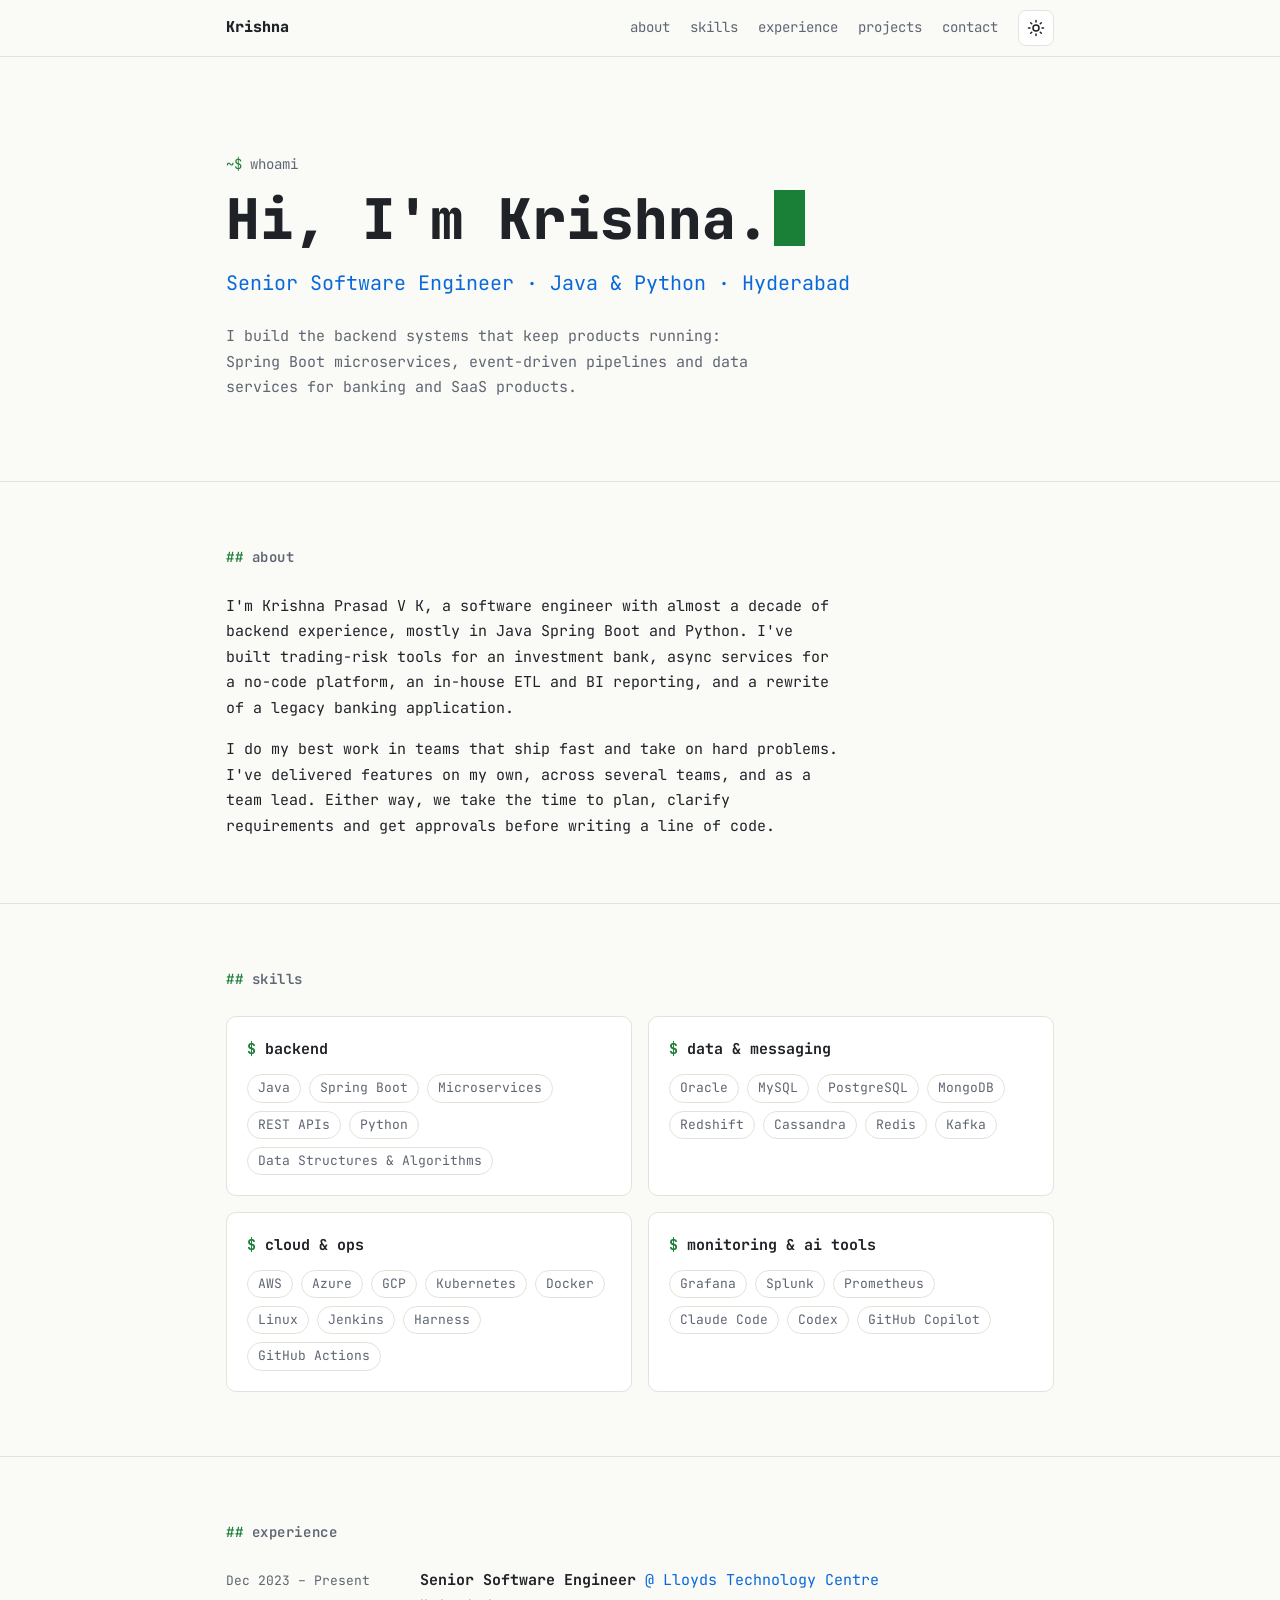
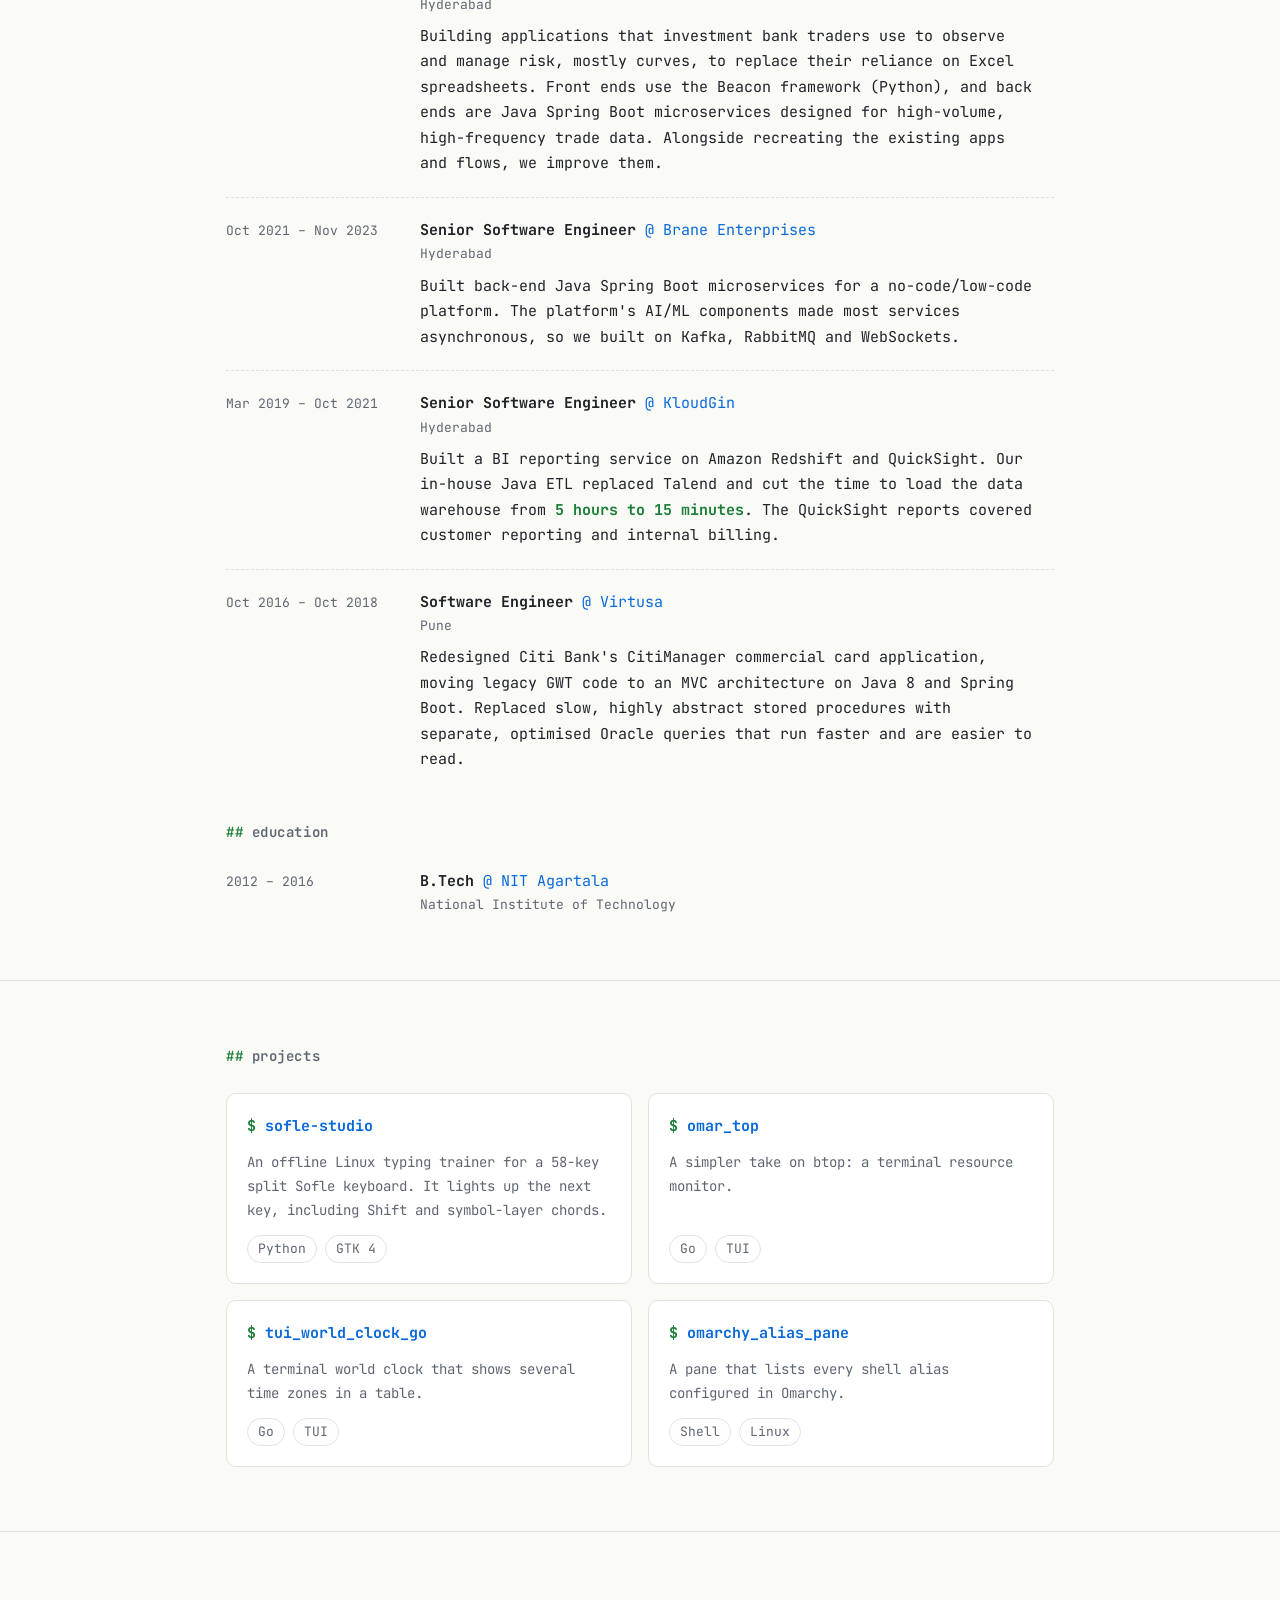
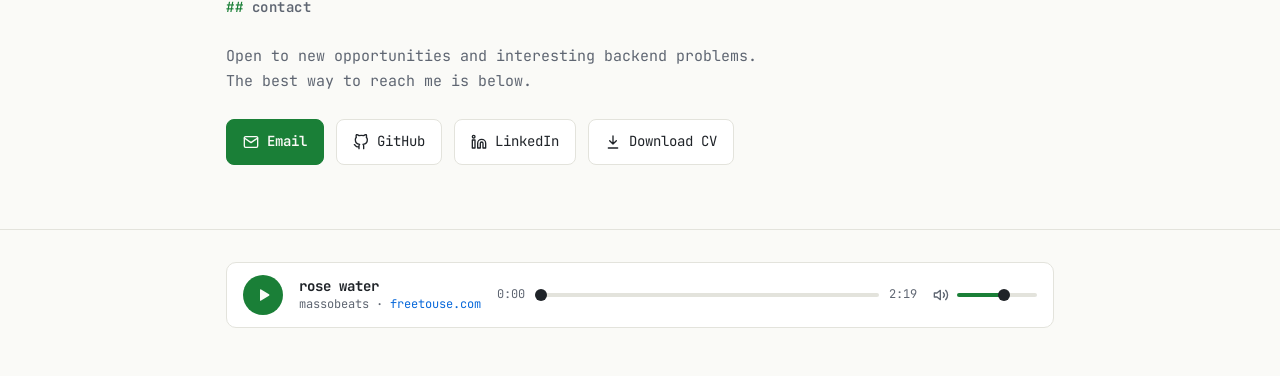
==== commit bfc1a33a: "Even out vertical spacing and drop the footer line Remove the trailing padding after the last job an" ====
--- a/index.html
+++ b/index.html
@@ -195,7 +195,7 @@
   .jobs { list-style: none; margin: 0; padding: 0; }
   .jobs li { display: grid; grid-template-columns: 170px 1fr; gap: 4px 24px; padding: 20px 0; border-bottom: 1px dashed var(--border); }
   .jobs li:first-child { padding-top: 0; }
-  .jobs li:last-child { border-bottom: 0; }
+  .jobs li:last-child { border-bottom: 0; padding-bottom: 0; }
   .jobs time { color: var(--muted); font-size: 13px; padding-top: 2px; }
   .jobs h3 { margin: 0; font-size: 15px; }
   .jobs h3 span { color: var(--accent-2); font-weight: 400; }
@@ -207,17 +207,17 @@
   /* Projects */
   .projects { display: grid; grid-template-columns: repeat(2, 1fr); gap: 16px; }
   .projects .card { display: flex; flex-direction: column; }
-  .projects p { margin: 0 0 16px; color: var(--muted); font-size: 14px; flex: 1; }
+  .projects p { margin: 0 0 12px; color: var(--muted); font-size: 14px; flex: 1; }
 
   /* Contact */
   .contact p { color: var(--muted); max-width: 60ch; margin: 0 0 24px; }
 
-  footer { padding: 32px 0 48px; color: var(--muted); font-size: 13px; }
-  /* Music player: a small card above the footer line, shown only once JS has run */
-  .player { display: none; }
-  .js .player {
+  /* Music player: the footer's only content, so the footer is shown only once JS has run */
+  footer { display: none; padding: 32px 0 48px; border-top: 1px solid var(--border); font-size: 13px; }
+  .js footer { display: block; }
+  .player {
     display: flex; align-items: center; gap: 16px;
-    margin-bottom: 24px; padding: 12px 16px;
+    padding: 12px 16px;
     background: var(--surface); border: 1px solid var(--border); border-radius: 10px;
     color: var(--text);
   }
@@ -310,7 +310,7 @@
     /* Put "@ company" on its own line under the title */
     .jobs h3 span { display: block; }
     /* The progress bar moves to its own row under the track */
-    .js .player { flex-wrap: wrap; gap: 12px; }
+    .player { flex-wrap: wrap; gap: 12px; }
     .player-track { flex: 1; }
     .player-progress { flex-basis: 100%; }
   }
@@ -560,7 +560,6 @@
         <input type="range" id="playerVolume" min="0" max="1" step="0.05" value="0.6" aria-label="Volume">
       </label>
     </div>
-    © <span id="year"></span> Krishna Prasad V K · built with plain HTML &amp; CSS
   </div>
 </footer>
 
@@ -573,7 +572,6 @@
 </dialog>
 
 <script>
-  document.getElementById("year").textContent = new Date().getFullYear();
   var themeTransition = null;
   document.getElementById("themeToggle").addEventListener("click", function () {
     var root = document.documentElement;
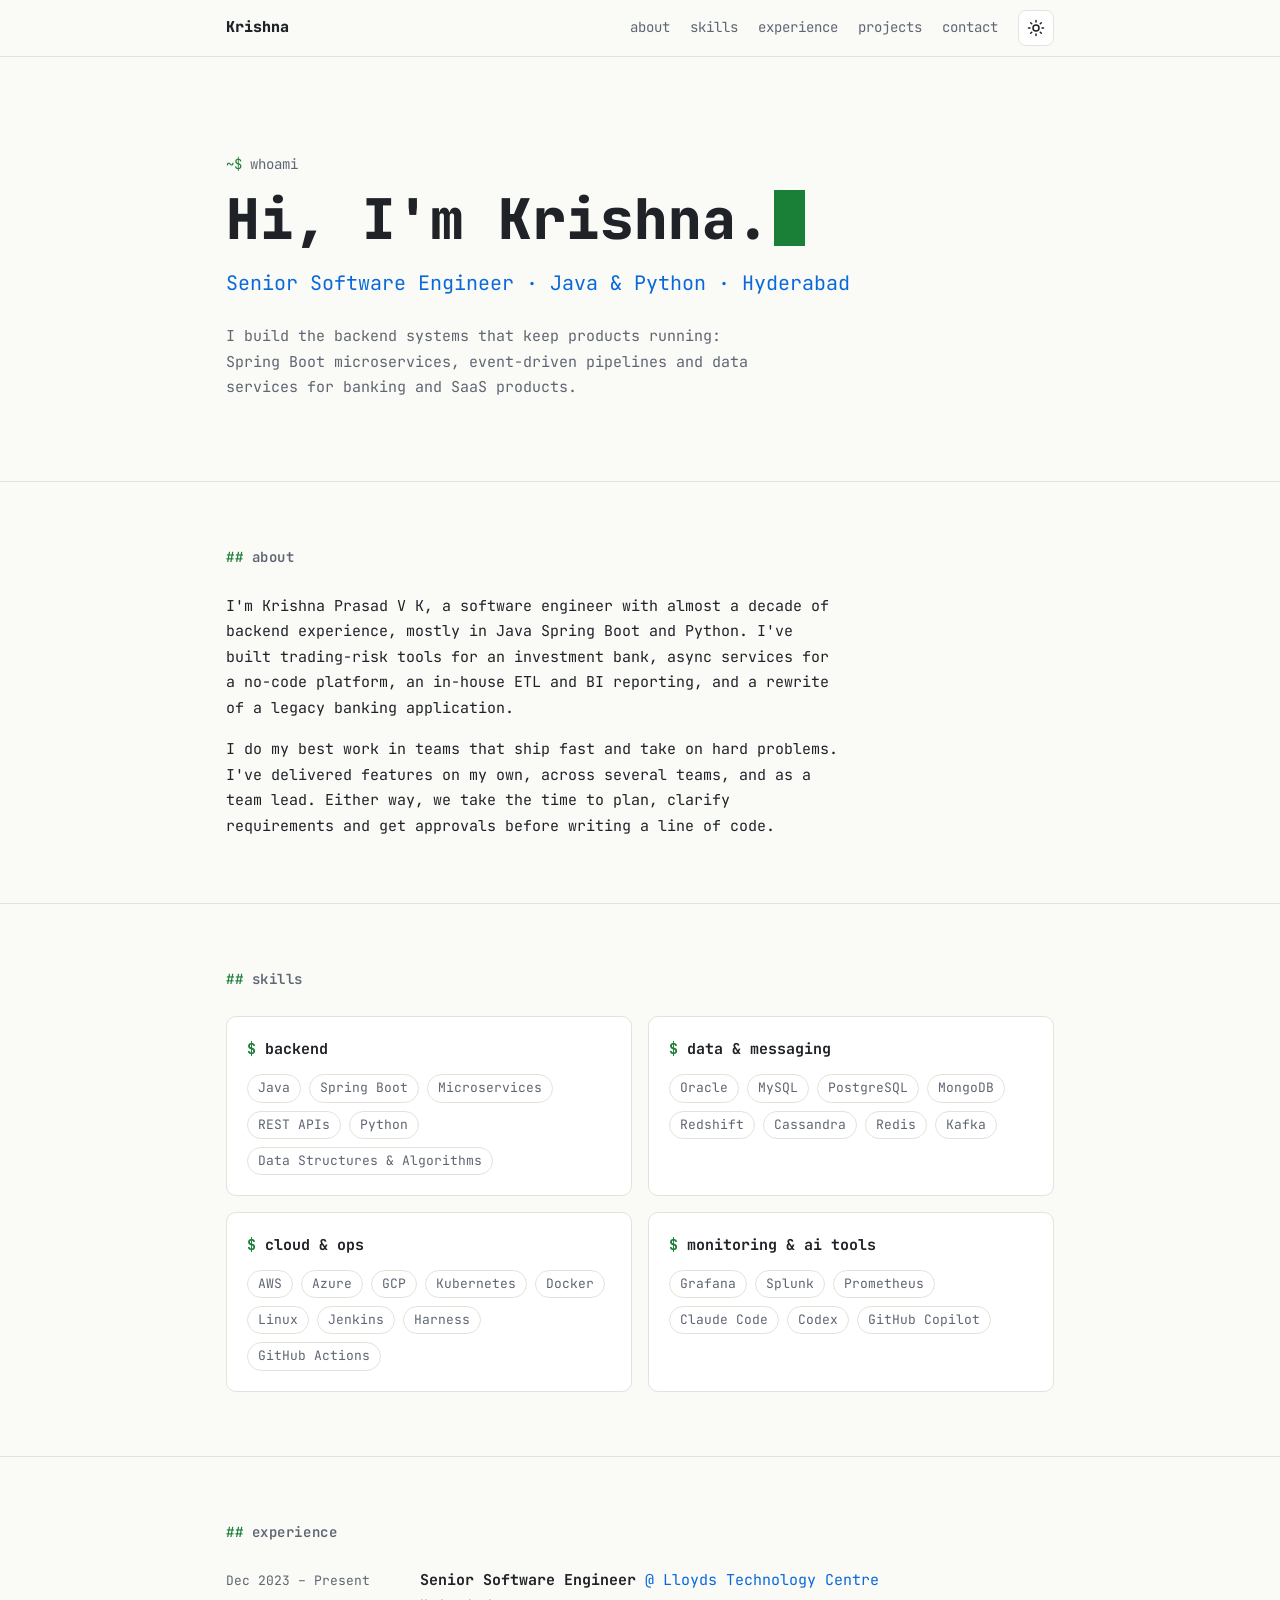
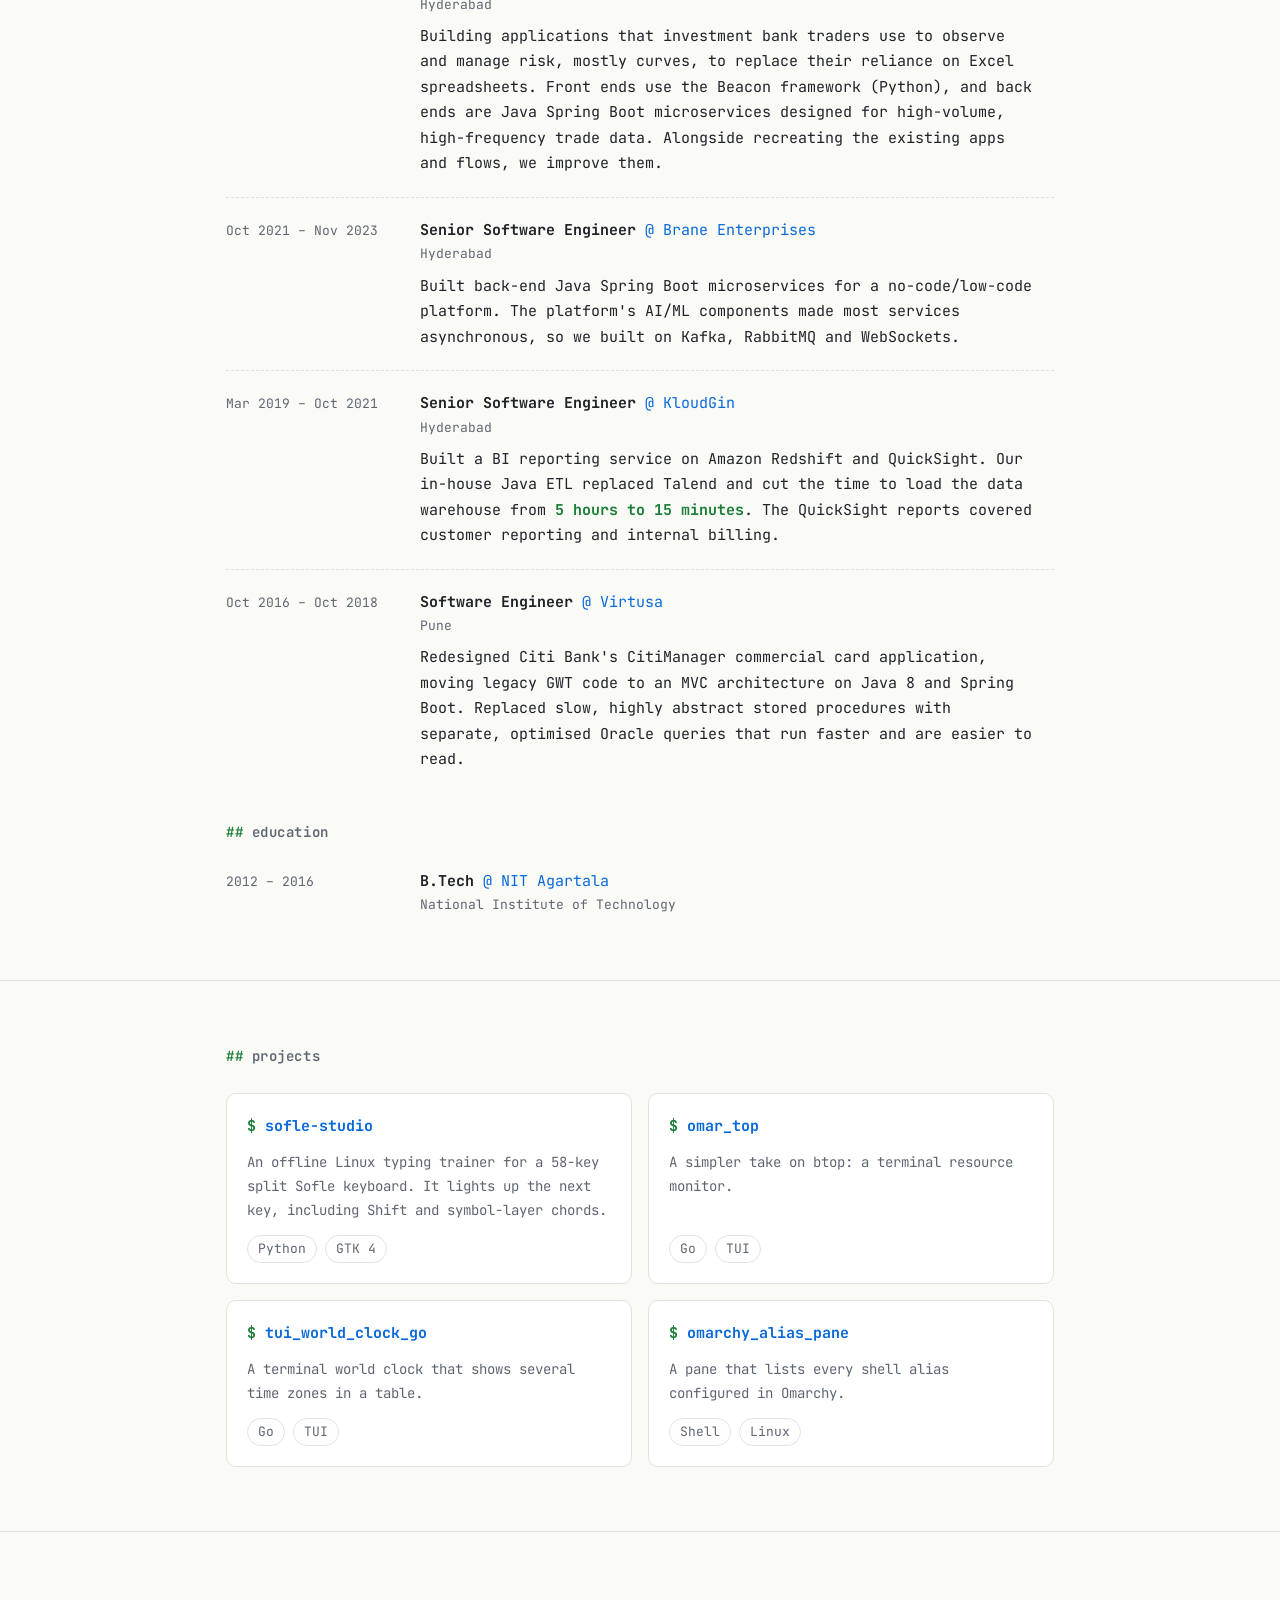
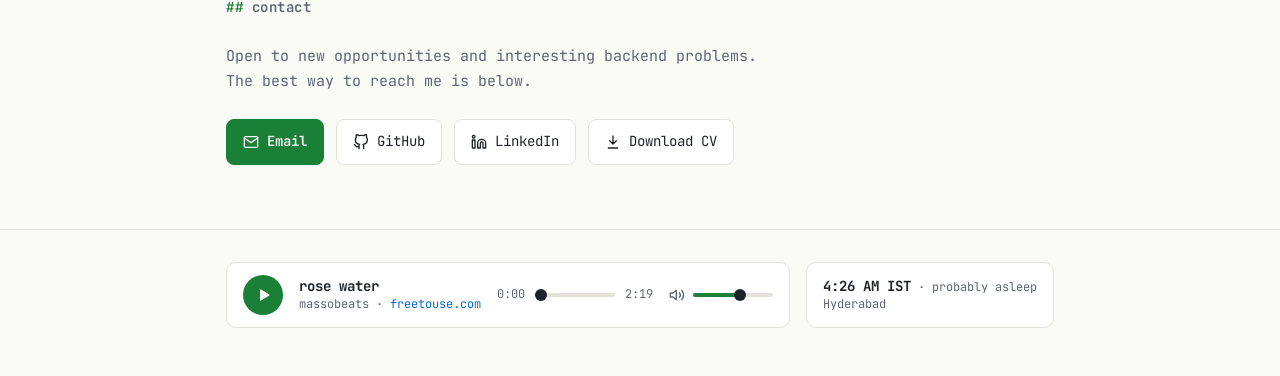
==== commit dc76b189: "Add a local time and weather card to the footer Show the time in Hyderabad, a playful hint at what I" ====
--- a/index.html
+++ b/index.html
@@ -212,15 +212,17 @@
   /* Contact */
   .contact p { color: var(--muted); max-width: 60ch; margin: 0 0 24px; }
 
-  /* Music player: the footer's only content, so the footer is shown only once JS has run */
+  /* Footer: the music player and local time cards both need JS, so the footer is shown only once it has run */
   footer { display: none; padding: 32px 0 48px; border-top: 1px solid var(--border); font-size: 13px; }
   .js footer { display: block; }
-  .player {
-    display: flex; align-items: center; gap: 16px;
+  /* The time card moves under the player when there's no room for the player's progress bar beside it */
+  .footer-cards { display: flex; flex-wrap: wrap; gap: 16px; }
+  .player, .local {
     padding: 12px 16px;
     background: var(--surface); border: 1px solid var(--border); border-radius: 10px;
     color: var(--text);
   }
+  .player { display: flex; align-items: center; gap: 16px; flex: 999 1 520px; min-width: 0; }
   .player button {
     display: inline-flex; align-items: center; justify-content: center; flex: none;
     padding: 0; border: 0; cursor: pointer;
@@ -238,6 +240,12 @@
   .player-volume { display: flex; align-items: center; gap: 8px; color: var(--muted); }
   .player-volume svg { width: 16px; height: 16px; flex: none; }
   .player-volume input { width: 80px; }
+
+  /* Local time and weather: laid out like the player's track title and artist lines */
+  .local { display: flex; flex-direction: column; justify-content: center; flex: 1 0 auto; line-height: 1.35; white-space: nowrap; }
+  .local b { font-size: 14px; font-variant-numeric: tabular-nums; }
+  .local span { font-size: 12px; color: var(--muted); }
+  .local svg { width: 13px; height: 13px; margin: 0 4px 0 2px; vertical-align: -2px; }
 
   /* Sliders: an accent fill up to the thumb, driven by --p from the script */
   .player input[type="range"] {
@@ -313,6 +321,7 @@
     .player { flex-wrap: wrap; gap: 12px; }
     .player-track { flex: 1; }
     .player-progress { flex-basis: 100%; }
+    .footer-cards { gap: 12px; }
   }
   /* Phones and tablets set volume with their own buttons (iOS ignores it from scripts) */
   @media (max-width: 640px), (hover: none) {
@@ -538,7 +547,7 @@
 </main>
 
 <footer>
-  <div class="wrap">
+  <div class="wrap footer-cards">
     <!-- Music player -->
     <div class="player" id="player" role="region" aria-label="Music player">
       <audio id="playerAudio" src="audio/rose-water.mp3" preload="none" loop></audio>
@@ -560,6 +569,11 @@
         <input type="range" id="playerVolume" min="0" max="1" step="0.05" value="0.6" aria-label="Volume">
       </label>
     </div>
+    <!-- Local time and weather in Hyderabad, filled in by the script -->
+    <div class="local" role="region" aria-label="Local time and weather">
+      <div><b id="localTime"></b><span id="localHint"></span></div>
+      <span id="localWeather">Hyderabad</span>
+    </div>
   </div>
 </footer>
 
@@ -706,6 +720,91 @@
     navigator.mediaSession.setActionHandler("pause", function () { audio.pause(); });
     navigator.mediaSession.setActionHandler("seekto", function (e) { audio.currentTime = e.seekTime; });
   }
+
+  // Local time and weather in Hyderabad
+  var localTime = document.getElementById("localTime");
+  var localWeather = document.getElementById("localWeather");
+  var localHint = document.getElementById("localHint");
+  var clock = new Intl.DateTimeFormat("en-US", { timeZone: "Asia/Kolkata", hour: "numeric", minute: "2-digit" });
+  var dayHour = new Intl.DateTimeFormat("en-US", { timeZone: "Asia/Kolkata", weekday: "short", hour: "numeric", hourCycle: "h23" });
+  // A rough guess at what I'm doing, from the day and hour in Hyderabad
+  function describeHours(date) {
+    var parts = {};
+    dayHour.formatToParts(date).forEach(function (p) { parts[p.type] = p.value; });
+    var hour = Number(parts.hour);
+    if (hour < 7 || hour >= 21) return "probably asleep";
+    if (parts.weekday === "Sat" || parts.weekday === "Sun") return "weekend mode";
+    if (hour < 9) return "coffee first";
+    if (hour === 12 || hour === 13) return "at lunch";
+    if (hour < 18) return "probably coding";
+    return "off the clock";
+  }
+  // Redraw at the start of every minute
+  function tick() {
+    var now = new Date();
+    localTime.textContent = clock.format(now) + " IST";
+    localHint.textContent = " · " + describeHours(now);
+    setTimeout(tick, 60000 - Date.now() % 60000);
+  }
+  tick();
+  // Weather icons, in the page's stroke style. Paths from Lucide (lucide.dev, ISC license).
+  var cloudTop = '<path d="M4 14.9A7 7 0 1 1 15.7 8h1.8a4.5 4.5 0 0 1 2.5 8.2"/>';
+  var weatherIcons = {
+    sun: '<circle cx="12" cy="12" r="4"/><path d="M12 2v2M12 20v2M4.9 4.9l1.4 1.4M17.7 17.7l1.4 1.4M2 12h2M20 12h2M4.9 19.1l1.4-1.4M17.7 6.3l1.4-1.4"/>',
+    moon: '<path d="M21 12.8A9 9 0 1 1 11.2 3a7 7 0 0 0 9.8 9.8z"/>',
+    cloudSun: '<path d="M12 2v2M4.9 4.9l1.4 1.4M20 12h2M19.1 4.9l-1.4 1.4M15.9 12.7a4 4 0 0 0-5.9-4.1"/><path d="M13 22H7a5 5 0 1 1 4.9-6H13a3 3 0 0 1 0 6z"/>',
+    cloud: '<path d="M17.5 19H9a7 7 0 1 1 6.7-9h1.8a4.5 4.5 0 1 1 0 9z"/>',
+    fog: cloudTop + '<path d="M16 17H7M17 21H9"/>',
+    drizzle: cloudTop + '<path d="M8 19v1M8 14v1M16 19v1M16 14v1M12 21v1M12 16v1"/>',
+    rain: cloudTop + '<path d="M16 14v6M8 14v6M12 16v6"/>',
+    snow: cloudTop + '<path d="M8 15h.01M8 19h.01M12 17h.01M12 21h.01M16 15h.01M16 19h.01"/>',
+    storm: '<path d="M6 16.3A7 7 0 1 1 15.7 8h1.8a4.5 4.5 0 0 1 .5 9"/><path d="m13 12-3 5h4l-3 5"/>'
+  };
+  // Open-Meteo WMO weather codes, see https://open-meteo.com/en/docs
+  function describeWeather(code, isDay) {
+    if (code === 0) return isDay ? ["clear", "sun"] : ["clear", "moon"];
+    if (code <= 2) return ["partly cloudy", isDay ? "cloudSun" : "cloud"];
+    if (code === 3) return ["cloudy", "cloud"];
+    if (code <= 48) return ["fog", "fog"];
+    if (code <= 57) return ["drizzle", "drizzle"];
+    if (code === 61 || code === 80) return ["light rain", "rain"];
+    if (code <= 67) return ["rain", "rain"];
+    if (code <= 77) return ["snow", "snow"];
+    if (code <= 82) return ["rain", "rain"];
+    if (code <= 86) return ["snow", "snow"];
+    return ["thunderstorm", "storm"];
+  }
+  function showWeather(w) {
+    var d = describeWeather(w.weather_code, w.is_day !== 0);
+    localWeather.innerHTML = "Hyderabad · " + Math.round(w.temperature_2m) + "°C, " +
+      '<svg viewBox="0 0 24 24" fill="none" stroke="currentColor" stroke-width="2" stroke-linecap="round" stroke-linejoin="round" aria-hidden="true">' +
+      weatherIcons[d[1]] + "</svg>" + d[0];
+  }
+  // Fetch once the footer is close to view, and reuse the result for 30 minutes.
+  // If the request fails, the card keeps showing just the city.
+  function loadWeather() {
+    var cached = null;
+    try { cached = JSON.parse(sessionStorage.getItem("weather")); } catch (e) {}
+    if (cached && Date.now() - cached.at < 30 * 60000) return showWeather(cached);
+    fetch("https://api.open-meteo.com/v1/forecast?latitude=17.385&longitude=78.4867&current=temperature_2m,weather_code,is_day")
+      .then(function (r) { return r.ok ? r.json() : Promise.reject(); })
+      .then(function (data) {
+        var w = { temperature_2m: data.current.temperature_2m, weather_code: data.current.weather_code, is_day: data.current.is_day, at: Date.now() };
+        showWeather(w);
+        try { sessionStorage.setItem("weather", JSON.stringify(w)); } catch (e) {}
+      })
+      .catch(function () {});
+  }
+  if ("IntersectionObserver" in window) {
+    var weatherObserver = new IntersectionObserver(function (entries) {
+      if (!entries[0].isIntersecting) return;
+      weatherObserver.disconnect();
+      loadWeather();
+    }, { rootMargin: "400px" });
+    weatherObserver.observe(localWeather);
+  } else {
+    loadWeather();
+  }
 </script>
 </body>
 </html>
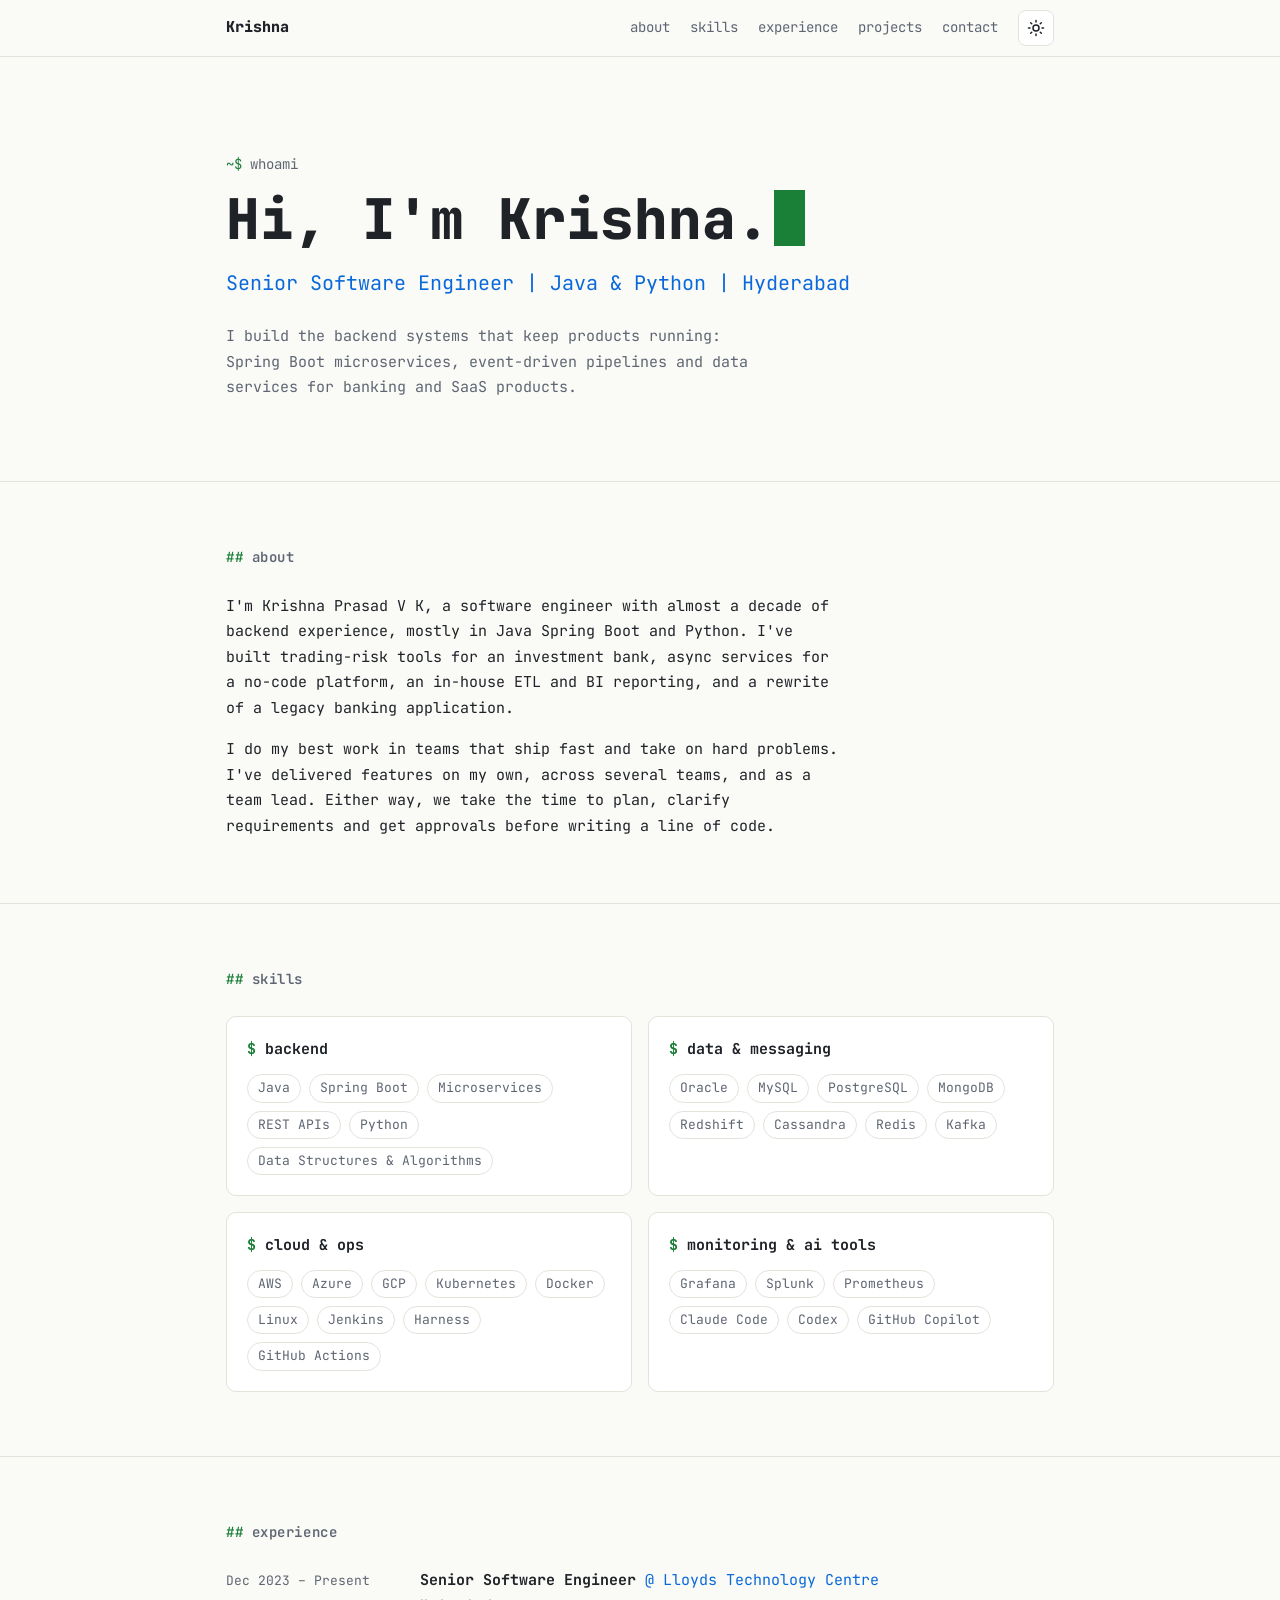
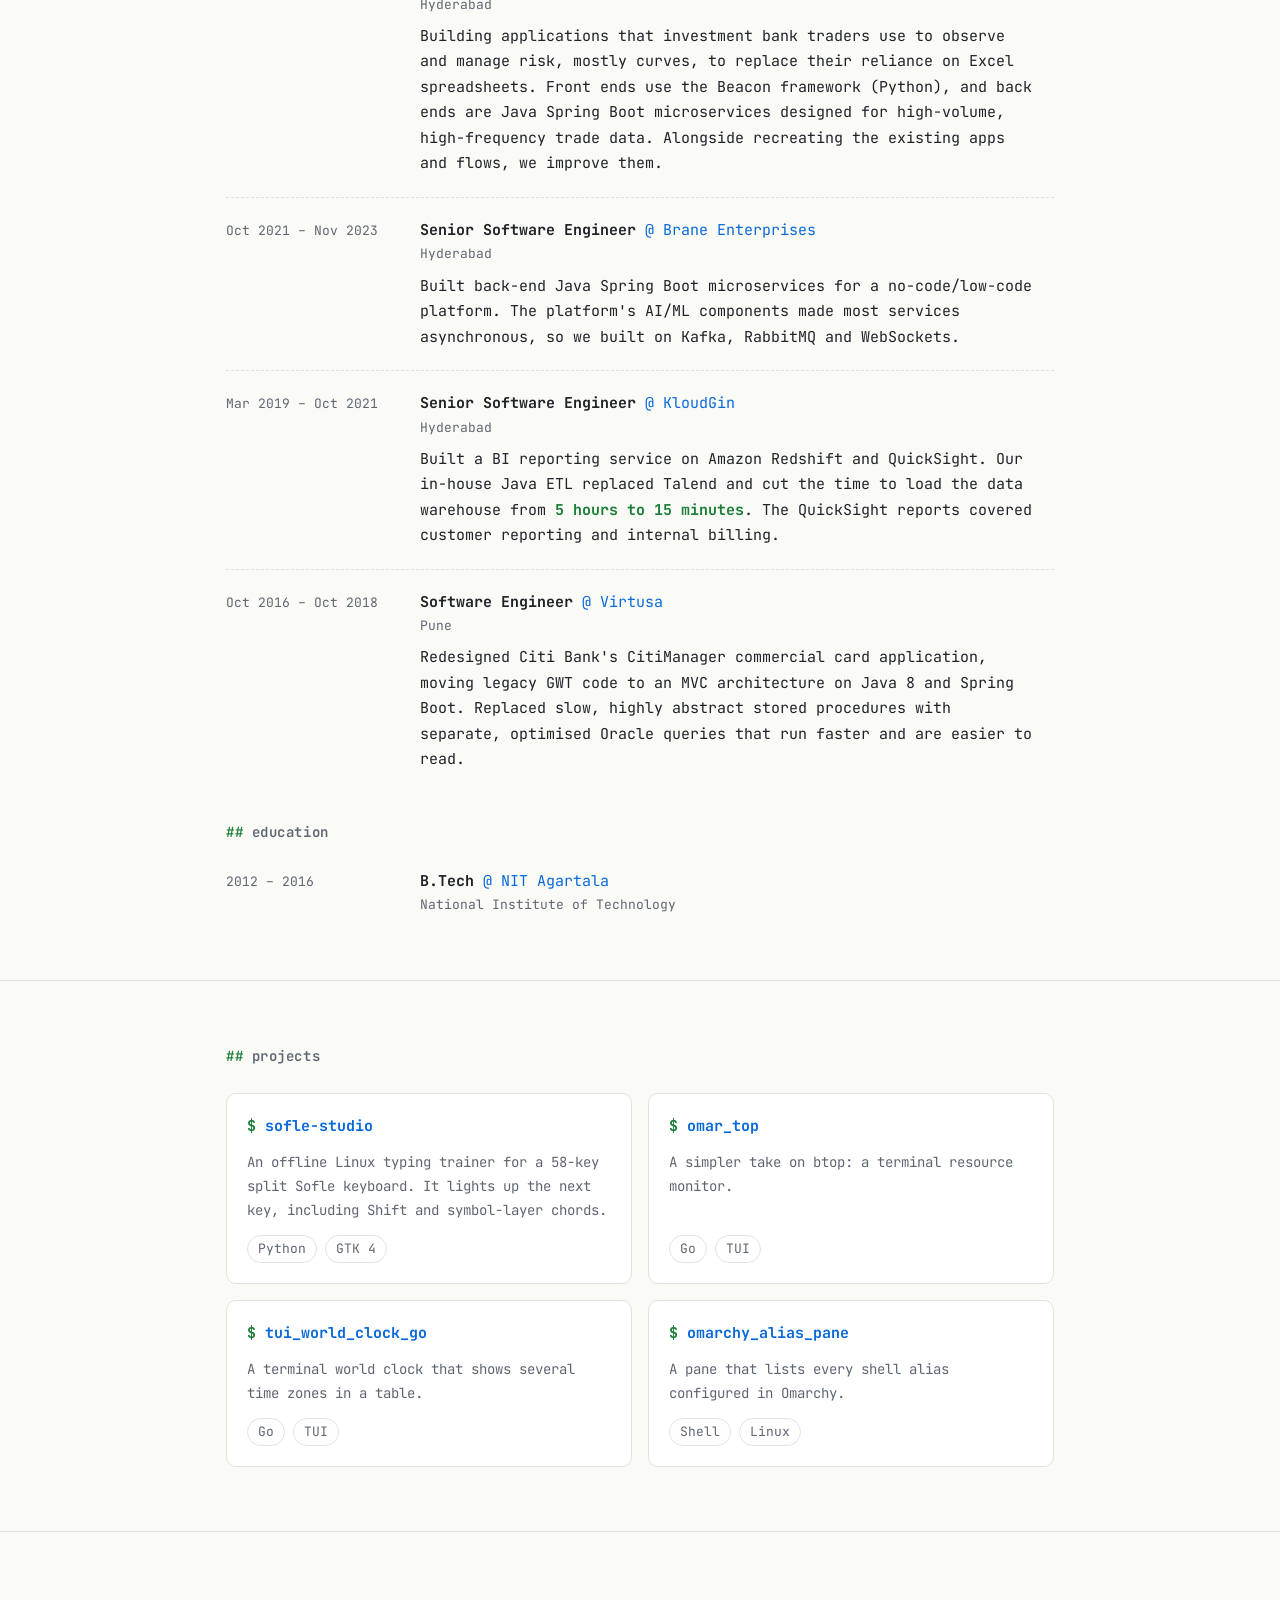
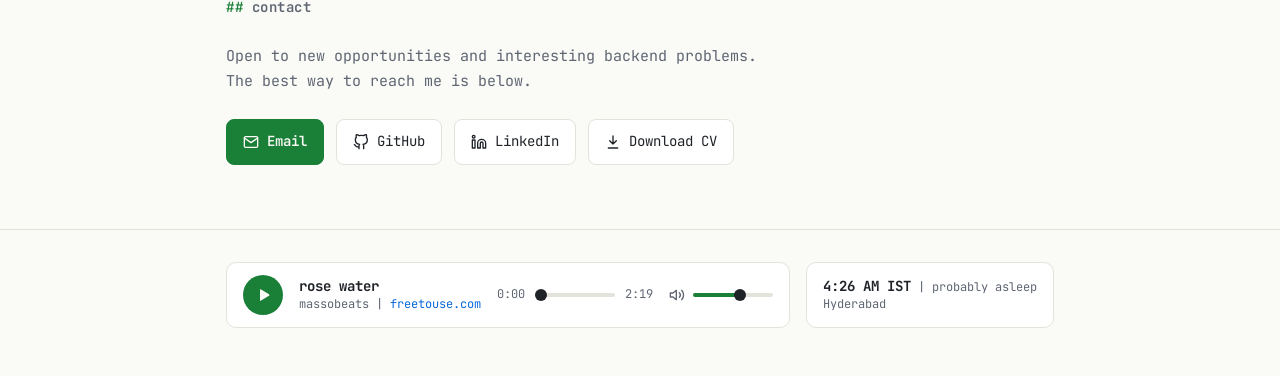
==== commit 516f95c5: "Use a pipe instead of a middle dot as the separator Co-Authored-By: Claude Opus 5.5 <noreply@anthrop" ====
--- a/index.html
+++ b/index.html
@@ -3,7 +3,7 @@
 <head>
 <meta charset="UTF-8">
 <meta name="viewport" content="width=device-width, initial-scale=1">
-<title>Krishna Prasad V K · Senior Software Engineer</title>
+<title>Krishna Prasad V K | Senior Software Engineer</title>
 <meta name="description" content="Senior software engineer in Hyderabad with almost 10 years of backend experience building Java Spring Boot microservices, data pipelines and services for banking and SaaS products.">
 <link rel="icon" href="favicon.svg" type="image/svg+xml">
 <link rel="canonical" href="https://ikpvk.github.io/">
@@ -11,7 +11,7 @@
 <!-- Link previews (LinkedIn, Slack, etc.) -->
 <meta property="og:type" content="website">
 <meta property="og:url" content="https://ikpvk.github.io/">
-<meta property="og:title" content="Krishna Prasad V K · Senior Software Engineer">
+<meta property="og:title" content="Krishna Prasad V K | Senior Software Engineer">
 <meta property="og:description" content="Senior software engineer in Hyderabad with almost 10 years of backend experience building Java Spring Boot microservices, data pipelines and services for banking and SaaS products.">
 <meta name="twitter:card" content="summary">
 
@@ -362,7 +362,7 @@
     <div class="wrap">
       <p class="prompt"><b>~$</b> whoami</p>
       <h1>Hi, I'm Krishna.<span class="cursor" aria-hidden="true"></span></h1>
-      <p class="role">Senior Software Engineer · Java &amp; Python · Hyderabad</p>
+      <p class="role">Senior Software Engineer | Java &amp; Python | Hyderabad</p>
       <p class="lead">
         I build the backend systems that keep products running: Spring Boot microservices,
         event-driven pipelines and data services for banking and SaaS products.
@@ -557,7 +557,7 @@
       </button>
       <div class="player-track">
         <b>rose water</b>
-        <span>massobeats · <a href="https://freetouse.com" target="_blank" rel="noopener">freetouse.com</a></span>
+        <span>massobeats | <a href="https://freetouse.com" target="_blank" rel="noopener">freetouse.com</a></span>
       </div>
       <div class="player-progress">
         <time id="playerCurrent">0:00</time>
@@ -739,14 +739,6 @@
     if (hour < 18) return "probably coding";
     return "off the clock";
   }
-  // Redraw at the start of every minute
-  function tick() {
-    var now = new Date();
-    localTime.textContent = clock.format(now) + " IST";
-    localHint.textContent = " · " + describeHours(now);
-    setTimeout(tick, 60000 - Date.now() % 60000);
-  }
-  tick();
   // Weather icons, in the page's stroke style. Paths from Lucide (lucide.dev, ISC license).
   var cloudTop = '<path d="M4 14.9A7 7 0 1 1 15.7 8h1.8a4.5 4.5 0 0 1 2.5 8.2"/>';
   var weatherIcons = {
@@ -774,37 +766,67 @@
     if (code <= 86) return ["snow", "snow"];
     return ["thunderstorm", "storm"];
   }
-  function showWeather(w) {
-    var d = describeWeather(w.weather_code, w.is_day !== 0);
-    localWeather.innerHTML = "Hyderabad · " + Math.round(w.temperature_2m) + "°C, " +
+  // The latest reading, kept in sessionStorage so other pages in the session reuse it
+  var weather = null;
+  try { weather = JSON.parse(sessionStorage.getItem("weather")); } catch (e) {}
+  var weatherTried = 0;
+  // Only fetch once the footer is close to view (without IntersectionObserver, straight away)
+  var footerNear = !("IntersectionObserver" in window);
+  function showWeather() {
+    // Hide readings over 2 hours old, such as after the computer slept, rather than show stale weather
+    if (!weather || Date.now() - weather.at > 2 * 3600000) {
+      localWeather.textContent = "Hyderabad";
+      return;
+    }
+    var d = describeWeather(weather.weather_code, weather.is_day !== 0);
+    localWeather.innerHTML = "Hyderabad | " + Math.round(weather.temperature_2m) + "°C, " +
       '<svg viewBox="0 0 24 24" fill="none" stroke="currentColor" stroke-width="2" stroke-linecap="round" stroke-linejoin="round" aria-hidden="true">' +
       weatherIcons[d[1]] + "</svg>" + d[0];
   }
-  // Fetch once the footer is close to view, and reuse the result for 30 minutes.
-  // If the request fails, the card keeps showing just the city.
-  function loadWeather() {
-    var cached = null;
-    try { cached = JSON.parse(sessionStorage.getItem("weather")); } catch (e) {}
-    if (cached && Date.now() - cached.at < 30 * 60000) return showWeather(cached);
-    fetch("https://api.open-meteo.com/v1/forecast?latitude=17.385&longitude=78.4867&current=temperature_2m,weather_code,is_day")
+  // Refresh readings over 30 minutes old while the tab is visible. Requests that fail
+  // or take over 5 seconds leave the card as it was, and are retried after 5 minutes.
+  function updateWeather() {
+    var now = Date.now();
+    if (!footerNear || document.hidden) return;
+    if (weather && now - weather.at < 30 * 60000) return;
+    if (now - weatherTried < 5 * 60000) return;
+    weatherTried = now;
+    var controller = window.AbortController ? new AbortController() : null;
+    var timeout = controller && setTimeout(function () { controller.abort(); }, 5000);
+    fetch("https://api.open-meteo.com/v1/forecast?latitude=17.385&longitude=78.4867&current=temperature_2m,weather_code,is_day",
+      controller ? { signal: controller.signal } : {})
       .then(function (r) { return r.ok ? r.json() : Promise.reject(); })
       .then(function (data) {
-        var w = { temperature_2m: data.current.temperature_2m, weather_code: data.current.weather_code, is_day: data.current.is_day, at: Date.now() };
-        showWeather(w);
-        try { sessionStorage.setItem("weather", JSON.stringify(w)); } catch (e) {}
+        var c = data.current;
+        if (typeof c.temperature_2m !== "number" || typeof c.weather_code !== "number") return;
+        weather = { temperature_2m: c.temperature_2m, weather_code: c.weather_code, is_day: c.is_day, at: Date.now() };
+        try { sessionStorage.setItem("weather", JSON.stringify(weather)); } catch (e) {}
+        showWeather();
       })
-      .catch(function () {});
-  }
-  if ("IntersectionObserver" in window) {
-    var weatherObserver = new IntersectionObserver(function (entries) {
-      if (!entries[0].isIntersecting) return;
-      weatherObserver.disconnect();
-      loadWeather();
-    }, { rootMargin: "400px" });
-    weatherObserver.observe(localWeather);
-  } else {
-    loadWeather();
-  }
+      .catch(function () {})
+      .then(function () { clearTimeout(timeout); });
+  }
+  // Redraw at the start of every minute, and straight away when the tab is shown again
+  var tickTimer;
+  function tick() {
+    clearTimeout(tickTimer);
+    var now = new Date();
+    localTime.textContent = clock.format(now) + " IST";
+    localHint.textContent = " | " + describeHours(now);
+    showWeather();
+    updateWeather();
+    tickTimer = setTimeout(tick, 60000 - Date.now() % 60000);
+  }
+  document.addEventListener("visibilitychange", function () {
+    if (!document.hidden) tick();
+  });
+  if (!footerNear) {
+    new IntersectionObserver(function (entries) {
+      footerNear = entries[0].isIntersecting;
+      updateWeather();
+    }, { rootMargin: "400px" }).observe(localWeather);
+  }
+  tick();
 </script>
 </body>
 </html>
